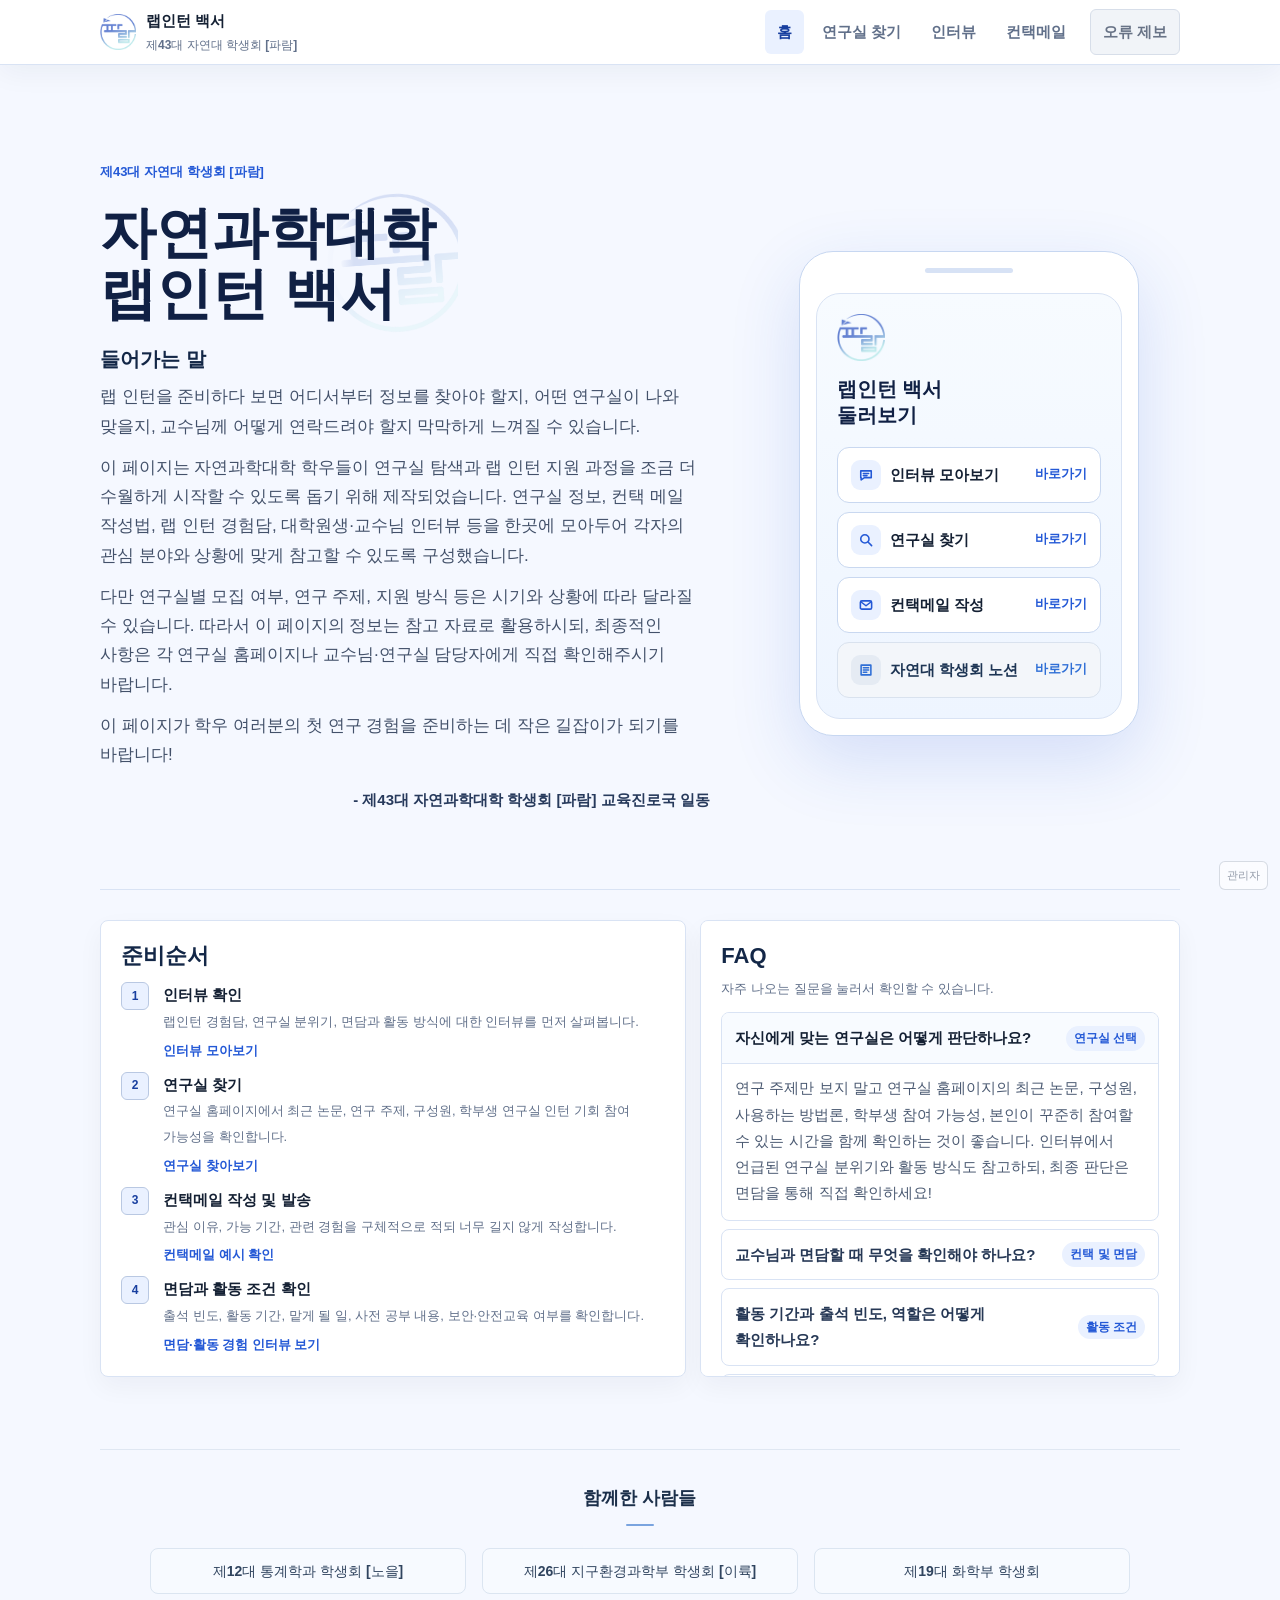
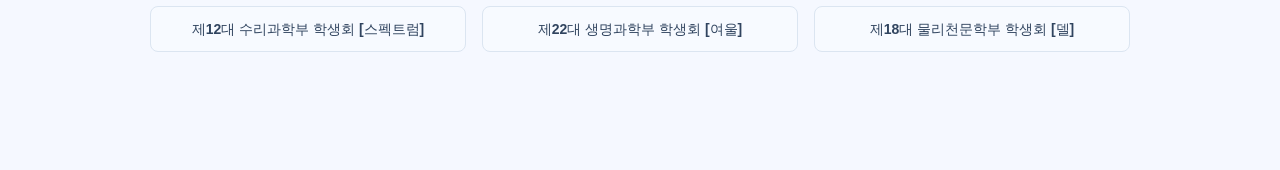
==== index.html @ a1f1e4f2 "Add files via upload" ====
<!DOCTYPE html><html lang="ko"><head><meta charset="UTF-8"><meta name="viewport" content="width=device-width, initial-scale=1.0"><title>자연과학대학 랩인턴 백서</title><link rel="stylesheet" href="sigape.css"><link rel="icon" type="image/png" href="logo.png"><script src="site-config.js"></script><script src="site-data.js"></script></head><body><header class="site-header"><nav class="nav"><div class="brand"><a class="brand-logo-link" href="#" data-config-url="NOTION_URL" target="_blank" rel="noopener noreferrer" aria-label="자연대 학생회 노션"><img class="brand-logo" src="logo.png" alt="파람 로고"></a><span class="brand-text"><a class="brand-main" href="index.html">랩인턴 백서</a><a class="brand-sub" href="#" data-config-url="NOTION_URL" target="_blank" rel="noopener noreferrer">제43대 자연대 학생회 [파람]</a></span></div><div class="menu"><a href="index.html" aria-current="page">홈</a><a href="labs.html">연구실 찾기</a><a href="interviews.html">인터뷰</a><a href="contact-mail.html">컨택메일</a><a class="menu-report" href="#" data-config-url="ERROR_FORM_URL" target="_blank" rel="noopener noreferrer">오류 제보</a></div></nav></header><main class="page"><section class="hub-hero"><div class="hub-copy"><p class="eyebrow">제43대 자연대 학생회 [파람]</p><div class="title-logo-wrap"><h1 class="hub-title">자연과학대학<br>랩인턴 백서</h1><img class="title-logo-bg" src="logo.png" alt=""><span class="title-logo-mask" aria-hidden="true"></span></div><h2 class="hub-intro-title">들어가는 말</h2><p class="hub-intro">랩 인턴을 준비하다 보면 어디서부터 정보를 찾아야 할지, 어떤 연구실이 나와 맞을지, 교수님께 어떻게 연락드려야 할지 막막하게 느껴질 수 있습니다.</p><p class="hub-intro">이 페이지는 자연과학대학 학우들이 연구실 탐색과 랩 인턴 지원 과정을 조금 더 수월하게 시작할 수 있도록 돕기 위해 제작되었습니다. 연구실 정보, 컨택 메일 작성법, 랩 인턴 경험담, 대학원생·교수님 인터뷰 등을 한곳에 모아두어 각자의 관심 분야와 상황에 맞게 참고할 수 있도록 구성했습니다.</p><p class="hub-intro">다만 연구실별 모집 여부, 연구 주제, 지원 방식 등은 시기와 상황에 따라 달라질 수 있습니다. 따라서 이 페이지의 정보는 참고 자료로 활용하시되, 최종적인 사항은 각 연구실 홈페이지나 교수님·연구실 담당자에게 직접 확인해주시기 바랍니다.</p><p class="hub-intro">이 페이지가 학우 여러분의 첫 연구 경험을 준비하는 데 작은 길잡이가 되기를 바랍니다!</p><p class="signature-right">- 제43대 자연과학대학 학생회 [파람] 교육진로국 일동</p></div><div class="phone-wrap"><aside class="phone" aria-label="주요 페이지"><div class="phone-screen"><img class="phone-logo" src="logo.png" alt="파람 로고"><div class="phone-title">&#47017;&#51064;&#53556; &#48177;&#49436;<br>&#46168;&#47084;&#48372;&#44592;</div><div class="phone-links"><a class="phone-link" href="interviews.html"><strong><span class="phone-link-icon" aria-hidden="true"><svg viewBox="0 0 24 24"><path d="M5 6.5h14v9H10l-4.5 3v-3H5z"></path><path d="M8.5 10h7"></path><path d="M8.5 12.8h4.8"></path></svg></span>인터뷰 모아보기</strong><span>바로가기</span></a><a class="phone-link" href="labs.html"><strong><span class="phone-link-icon" aria-hidden="true"><svg viewBox="0 0 24 24"><circle cx="10.5" cy="10.5" r="5.5"></circle><path d="M15 15l4.5 4.5"></path></svg></span>연구실 찾기</strong><span>바로가기</span></a><a class="phone-link" href="contact-mail.html"><strong><span class="phone-link-icon" aria-hidden="true"><svg viewBox="0 0 24 24"><rect x="4.5" y="6.5" width="15" height="11" rx="2"></rect><path d="M5.5 8l6.5 5 6.5-5"></path></svg></span>컨택메일 작성</strong><span>바로가기</span></a><a class="phone-link phone-link-muted" href="https://snucns.oopy.io/2bc85298-0ebf-80dc-a275-cecbe87f5ac3" target="_blank" rel="noopener noreferrer"><strong><span class="phone-link-icon" aria-hidden="true"><svg viewBox="0 0 24 24"><path d="M5.5 5.5h13v13h-13z"></path><path d="M8.5 9h7"></path><path d="M8.5 12h7"></path><path d="M8.5 15h4.5"></path></svg></span>&#51088;&#50672;&#45824; &#54617;&#49373;&#54924; &#45432;&#49496;</strong><span>&#48148;&#47196;&#44032;&#44592;</span></a></div></div></aside></div></section><section class="section grid two"><article class="panel"><h2>준비순서</h2><ol class="steps"><li><div><strong>인터뷰 확인</strong><br><span class="small">랩인턴 경험담, 연구실 분위기, 면담과 활동 방식에 대한 인터뷰를 먼저 살펴봅니다.</span><br><a class="step-link" href="interviews.html">인터뷰 모아보기</a></div></li><li><div><strong>연구실 찾기</strong><br><span class="small">연구실 홈페이지에서 최근 논문, 연구 주제, 구성원, 학부생 연구실 인턴 기회 참여 가능성을 확인합니다.</span><br><a class="step-link" href="labs.html">연구실 찾아보기</a></div></li><li><div><strong>컨택메일 작성 및 발송</strong><br><span class="small">관심 이유, 가능 기간, 관련 경험을 구체적으로 적되 너무 길지 않게 작성합니다.</span><br><a class="step-link" href="contact-mail.html">컨택메일 예시 확인</a></div></li><li><div><strong>면담과 활동 조건 확인</strong><br><span class="small">출석 빈도, 활동 기간, 맡게 될 일, 사전 공부 내용, 보안·안전교육 여부를 확인합니다.</span><br><a class="step-link" href="interviews.html">면담·활동 경험 인터뷰 보기</a></div></li></ol></article><article class="panel home-faq-panel" id="faq"><h2>FAQ</h2><p class="small">자주 나오는 질문을 눌러서 확인할 수 있습니다.</p><div class="faq-list compact-faq"><details open><summary><span>자신에게 맞는 연구실은 어떻게 판단하나요?</span><em>연구실 선택</em></summary><p>연구 주제만 보지 말고 연구실 홈페이지의 최근 논문, 구성원, 사용하는 방법론, 학부생 참여 가능성, 본인이 꾸준히 참여할 수 있는 시간을 함께 확인하는 것이 좋습니다. 인터뷰에서 언급된 연구실 분위기와 활동 방식도 참고하되, 최종 판단은 면담을 통해 직접 확인하세요!</p></details><details><summary><span>교수님과 면담할 때 무엇을 확인해야 하나요?</span><em>컨택 및 면담</em></summary><p>활동 기간, 주당 참여 가능 시간, 실제 맡게 될 일, 지도 담당자, 필수 미팅, 사전에 미리 공부하면 좋을 내용, 보안·안전교육 여부를 확인하세요. 가능하다면 본인이 관심 있는 주제와 배우고 싶은 내용을 간단히 정리해 가면 좋습니다.</p></details><details><summary><span>활동 기간과 출석 빈도, 역할은 어떻게 확인하나요?</span><em>활동 조건</em></summary><p>메일이나 면담에서 “방학 중 주 몇 회 참여가 가능한지”, “출석 시간이 고정인지 유동적인지”, “처음 맡게 될 업무가 문헌 조사·실험 보조·데이터 분석 중 무엇인지”를 구체적으로 물어보세요.</p></details><details><summary><span>답장을 받지 못하거나 거절당하면 어떻게 하나요?</span><em>컨택 및 면담</em></summary><p>첫 메일 직후 반복해서 연락하기보다 충분한 기간을 두고 같은 메일 스레드에서 한 차례 정중하게 재문의할 수 있습니다. 이후에도 답변이 없으시다면, 개인적인 실패로 받아들이기보다 다른 연구실을 알아보면 됩니다!</p></details><details><summary><span>여러 연구실에 동시에 문의해도 되나요?</span><em>컨택 및 면담</em></summary><p>가능은 하지만 같은 문구를 그대로 복사해 보내는 것은 피하세요. 각 연구실의 연구 주제와 본인의 관심이 연결되는 이유를 따로 적고, 동시에 여러 곳과 면담이 진행될 경우 일정과 의사소통을 정중하게 관리해야 합니다.</p></details><details><summary><span>활동 중 어려움이 생기면 누구에게 도움을 요청하나요?</span><em>문제 상황 및 상담</em></summary><p>먼저 지도 담당 대학원생이나 연구실 담당자에게 상황을 설명하고 도움을 요청하세요. 안전, 인권, 지속적인 갈등처럼 혼자 해결하기 어려운 문제는 학교 상담·인권 관련 창구의 도움을 받을 수 있습니다.</p></details><details><summary><span>급여, 장학금, 활동비는 어떻게 확인하나요?</span><em>급여 및 비용</em></summary><p>연구실이나 프로그램마다 다릅니다. 별도 안내가 없다면 면담에서 급여, 활동비, 장학금, 학점 인정 여부가 있는지 정중히 확인하세요. 금전 관련 조건은 구두로만 이해하지 말고 가능한 한 안내 문서나 메일로 남겨두는 것이 좋습니다.</p></details><details><summary><span>연구실 내 인간관계와 소통은 어떻게 접근하면 좋나요?</span><em>인간관계</em></summary><p>연구실마다 문화가 다르므로 첫 경험만으로 일반화하지 않는 것이 좋습니다. 약속 시간, 질문 방식, 실험실 규칙을 지키고, 모르는 내용은 정리해서 물어보는 태도가 도움이 됩니다. 불편한 상황이 반복되면 혼자 참지 말고 신뢰할 수 있는 전문가와 상의하세요.</p></details><details><summary><span>학기 중 랩인턴을 하려면 수강 학점은 어떻게 잡아야 하나요?</span><em>수업 병행</em></summary><p>정답은 없지만 실험이나 미팅이 정기적으로 있는 연구실이라면 수업·과제·시험 기간을 고려해 무리하지 않는 수준으로 계획하는게 좋습니다. 면담에서 주당 참여 시간을 솔직히 말하고, 시험 기간 조율 가능 여부도 확인하세요.</p></details><details><summary><span>일반적인 출근·퇴근 시간은 정해져 있나요?</span><em>활동 조건</em></summary><p>연구실마다 크게 다릅니다. 정해진 출근 시간이 있는 곳도 있고, 미팅이나 실험 일정 중심으로 유동적으로 운영되는 곳도 있습니다. 시작 전에 필수 참여 일정과 예상 체류 시간을 확인하세요.</p></details><details><summary><span>연구실은 학부생을 선발할 때 무엇을 보나요?</span><em>연구실 선택</em></summary><p>연구실 상황, 지도 가능 인원, 관심 분야의 구체성, 기본적인 준비 정도, 꾸준히 참여할 수 있는지 등을 함께 보는 경우가 많습니다. 많은 지식을 이미 갖춘 것보다 배우려는 태도와 명확한 동기가 중요하게 보일 수 있습니다.</p></details></div></article></section><footer class="footer partners-footer"><h2>&#54632;&#44760;&#54620; &#49324;&#46988;&#46308;</h2><div class="footer-rule" aria-hidden="true"></div><div class="partner-grid"><span>&#51228;12&#45824; &#53685;&#44228;&#54617;&#44284; &#54617;&#49373;&#54924; [&#45432;&#51012;]</span><span>&#51228;26&#45824; &#51648;&#44396;&#54872;&#44221;&#44284;&#54617;&#48512; &#54617;&#49373;&#54924; [&#51060;&#47449;]</span><span>&#51228;19&#45824; &#54868;&#54617;&#48512; &#54617;&#49373;&#54924;</span><span>&#51228;12&#45824; &#49688;&#47532;&#44284;&#54617;&#48512; &#54617;&#49373;&#54924; [&#49828;&#54169;&#53944;&#47100;]</span><span>&#51228;22&#45824; &#49373;&#47749;&#44284;&#54617;&#48512; &#54617;&#49373;&#54924; [&#50668;&#50872;]</span><span>&#51228;18&#45824; &#47932;&#47532;&#52380;&#47928;&#54617;&#48512; &#54617;&#49373;&#54924; [&#45944;]</span></div></footer></main><script>document.querySelectorAll("[data-config-url]").forEach(function(link){var key=link.getAttribute("data-config-url");var url=window.SITE_CONFIG&&window.SITE_CONFIG[key];if(url){link.href=url}else{link.hidden=true}});</script><a class="admin-float" href="admin.html" aria-label="관리자 페이지">관리자</a></body></html>
---- sigape.css ----
:root{--bg:#f5f8ff;--paper:#fff;--soft:#f8fbff;--text:#142033;--muted:#61708a;--line:#d9e3f4;--line2:#b9c8e2;--blue:#2459d6;--blue-dark:#183f9f;--blue-soft:#eaf1ff;--sky:#dff4ff;--max:1080px;--radius:8px}*{box-sizing:border-box}html{scroll-behavior:smooth}body{margin:0;color:var(--text);background:var(--bg);font-family:-apple-system,BlinkMacSystemFont,"Segoe UI","Noto Sans KR","Apple SD Gothic Neo",sans-serif;font-size:15px;line-height:1.72;word-break:keep-all}a{color:inherit;text-decoration:none}button,input,select,textarea{font:inherit}.site-header{position:sticky;top:0;z-index:20;background:rgba(255,255,255,.94);border-bottom:1px solid var(--line);backdrop-filter:blur(10px)}.nav{width:min(var(--max),calc(100% - 40px));min-height:64px;margin:0 auto;display:flex;align-items:center;justify-content:space-between;gap:24px}.brand{display:flex;align-items:center;gap:10px;font-weight:740}.brand-logo{width:36px;height:36px;object-fit:contain;display:block}.brand-text{display:grid;gap:1px}.brand-main{font-weight:800}.brand-sub{font-size:12px;color:var(--muted);font-weight:560}.menu{display:flex;align-items:center;gap:6px;flex-wrap:wrap;justify-content:flex-end}.menu a{padding:7px 10px;color:var(--muted);font-size:13px;border-radius:6px}.menu a:hover,.menu a[aria-current="page"]{background:var(--blue-soft);color:var(--blue-dark)}.page{width:min(var(--max),calc(100% - 40px));margin:0 auto;padding:42px 0 76px}.breadcrumb{margin:0 0 20px;color:var(--muted);font-size:13px}.hero{padding:18px 0 28px;border-bottom:1px solid var(--line);margin-bottom:26px}.hub-hero{min-height:520px;display:grid;grid-template-columns:minmax(0,1.04fr) minmax(320px,.72fr);gap:48px;align-items:center;padding:54px 0 64px;border-bottom:1px solid var(--line)}.hub-copy{max-width:680px}.eyebrow{margin:0 0 10px;color:var(--blue);font-size:13px;font-weight:780}.hub-title{margin:0 0 22px;font-size:56px;line-height:1.08;font-weight:820;color:#102044}.hub-intro-title{margin:0 0 10px;font-size:20px;color:#132747}.hub-intro{font-size:17px;color:#43516a;max-width:650px}.hero-logo-panel{background:linear-gradient(180deg,#fff,#f3f8ff);border:1px solid var(--line);border-radius:14px;padding:30px;box-shadow:0 18px 50px rgba(36,89,214,.09)}.hero-logo-panel img{width:104px;height:104px;object-fit:contain;margin-bottom:18px}.hero-logo-panel h2{font-size:22px}.hero-logo-panel p{color:var(--muted)}h1,h2,h3{letter-spacing:0;line-height:1.32}h1{margin:0 0 12px;font-size:34px;font-weight:800;color:#102044}h2{margin:0 0 12px;font-size:22px;font-weight:760;color:#132747}h3{margin:0 0 8px;font-size:16px;font-weight:740}p{margin:0 0 12px}.lead{max-width:780px;color:#42516d;font-size:16px}.section{margin-top:30px}.grid{display:grid;gap:14px}.two{grid-template-columns:1.1fr .9fr}.three{grid-template-columns:repeat(3,minmax(0,1fr))}.panel,.card{background:var(--paper);border:1px solid var(--line);border-radius:var(--radius);padding:20px}.soft{background:var(--soft)}.notice{background:#fff;border-left:4px solid var(--blue)}.muted{color:var(--muted)}.small{font-size:13px;color:var(--muted)}.list{margin:0;padding-left:20px}.list li{margin:5px 0}.steps{margin:0;padding:0;list-style:none;counter-reset:step;display:grid;gap:9px}.steps li{counter-increment:step;display:grid;grid-template-columns:32px 1fr;gap:10px;align-items:start}.steps li:before{content:counter(step);width:26px;height:26px;display:grid;place-items:center;border:1px solid var(--line2);background:var(--blue-soft);color:var(--blue-dark);font-size:12px;font-weight:800;border-radius:6px}.quick-links{display:grid;gap:9px}.quick-link{display:flex;justify-content:space-between;gap:12px;padding:13px 14px;border:1px solid var(--line);background:#fff;border-radius:var(--radius);font-weight:700}.quick-link span{color:var(--blue)}.quick-link:hover{border-color:var(--blue);background:#f7faff}.toolbar{position:sticky;top:65px;z-index:10;margin-bottom:14px;padding:12px;background:rgba(255,255,255,.95);border:1px solid var(--line);border-radius:var(--radius);backdrop-filter:blur(8px)}.toolbar-grid{display:grid;grid-template-columns:1.5fr 1fr 1fr;gap:10px}.field{display:grid;gap:5px}label{color:#364762;font-size:12px;font-weight:760}input,select,textarea{width:100%;border:1px solid var(--line2);border-radius:6px;background:#fff;padding:10px 11px;color:var(--text)}input:focus,select:focus,textarea:focus{outline:3px solid var(--blue-soft);border-color:var(--blue)}.chips,.filters{display:flex;gap:7px;flex-wrap:wrap}.chip,.btn,.filter-btn{border:1px solid var(--line2);background:#fff;border-radius:6px;padding:8px 11px;color:#30415f;cursor:pointer;font-size:13px;font-weight:680}.chip.active,.filter-btn.active,.btn.primary{background:var(--blue);border-color:var(--blue);color:#fff}.btn{display:inline-flex;align-items:center;justify-content:center;text-align:center}.summary-row{display:flex;justify-content:space-between;align-items:center;gap:12px;margin:13px 0;color:var(--muted);font-size:14px}.cards{display:grid;grid-template-columns:repeat(3,minmax(0,1fr));gap:14px}.card{min-height:210px;display:flex;flex-direction:column}.card-title{margin:0 0 4px;font-size:18px;font-weight:780;color:#12284a}.meta{color:var(--muted);font-size:13px}.tags{display:flex;flex-wrap:wrap;gap:5px;margin:12px 0}.tag{display:inline-flex;padding:3px 7px;border:1px solid var(--line);background:var(--blue-soft);border-radius:5px;color:#27467a;font-size:12px}.card-actions{margin-top:auto;display:flex;gap:8px}.state{padding:28px 16px;text-align:center;color:var(--muted);border:1px dashed var(--line2);background:#fff;border-radius:var(--radius)}.error{color:#8c1d18;background:#fff4f2;border-color:#efb8ae}.hidden{display:none!important}details{border:1px solid var(--line);background:#fff;border-radius:var(--radius);padding:13px 14px}details+details{margin-top:8px}summary{cursor:pointer;font-weight:720}details p{color:#4b5a72;margin:8px 0 0}.modal-backdrop{position:fixed;inset:0;display:none;align-items:center;justify-content:center;padding:20px;background:rgba(20,32,51,.38);z-index:50}.modal-backdrop.active{display:flex}.modal{width:min(820px,100%);max-height:86vh;overflow:auto;background:#fff;border-radius:10px;border:1px solid var(--line)}.modal-head{position:sticky;top:0;background:rgba(255,255,255,.96);border-bottom:1px solid var(--line);padding:18px;display:flex;justify-content:space-between;gap:14px}.close-btn{width:34px;height:34px;border:1px solid var(--line2);background:#fff;border-radius:6px;cursor:pointer}.modal-body{padding:18px}.footer{margin-top:40px;padding-top:18px;border-top:1px solid var(--line);color:var(--muted);font-size:13px}.form-link{display:inline-flex;margin-top:8px}@media(max-width:880px){.nav{align-items:flex-start;flex-direction:column;padding:12px 0}.menu{justify-content:flex-start}.page{padding-top:30px}.hub-hero{min-height:0;grid-template-columns:1fr;gap:24px;padding:28px 0 38px}.hub-title{font-size:36px}.hero-logo-panel{padding:22px}.toolbar{position:static}.toolbar-grid,.two,.three,.cards{grid-template-columns:1fr}h1{font-size:28px}.summary-row{display:block}}

.phone-wrap{display:flex;justify-content:center}.phone{width:min(340px,100%);height:485px;border:1px solid #c7d7f1;border-radius:34px;background:#fff;box-shadow:0 24px 70px rgba(36,89,214,.16);padding:16px;position:relative}.phone:before{content:"";display:block;width:88px;height:5px;border-radius:999px;background:#d7e2f5;margin:0 auto 20px}.phone-screen{height:calc(100% - 25px);border:1px solid var(--line);border-radius:24px;background:linear-gradient(180deg,#f7fbff,#eef5ff);padding:20px;display:flex;flex-direction:column}.phone-logo{width:48px;height:48px;object-fit:contain;margin-bottom:14px}.phone-title{font-size:20px;font-weight:800;line-height:1.3;margin-bottom:8px;color:#102044}.phone-desc{font-size:13px;color:var(--muted);margin-bottom:14px}.phone-links{display:grid;gap:9px;margin-top:auto}.phone-link{display:flex;justify-content:space-between;align-items:center;gap:12px;padding:12px 13px;border:1px solid #c9d8f0;border-radius:12px;background:#fff;color:#142033;font-weight:760}.phone-link span{color:var(--blue);font-size:13px}.faq-list{display:grid;gap:8px}.report-panel{background:#fff;border:1px solid var(--line);border-left:5px solid var(--blue);border-radius:var(--radius);padding:22px}.report-panel p{max-width:720px}@media(max-width:880px){.phone{width:min(320px,100%);height:500px}.phone-screen{height:calc(100% - 25px)}}

.step-link{display:inline-flex;margin-top:6px;color:var(--blue);font-size:13px;font-weight:720}.step-link:hover{text-decoration:underline}.signature-right{text-align:right;margin-top:18px;color:#273a5c;font-weight:720}


.title-logo-wrap{position:relative;display:inline-block;isolation:isolate;padding:10px 22px 14px 0;overflow:hidden}.title-logo-wrap .hub-title{position:relative;z-index:2;margin-bottom:0}.title-logo-bg{position:absolute;z-index:1;width:140px;height:140px;object-fit:contain;right:-8px;top:0;opacity:.22;transform:rotate(-4deg);pointer-events:none}.title-logo-mask{position:absolute;z-index:1;right:104px;top:0;width:32px;height:100%;background:linear-gradient(90deg,var(--bg) 0%,rgba(245,248,255,.82) 62%,rgba(245,248,255,0) 100%);pointer-events:none}@media(max-width:880px){.title-logo-bg{width:104px;height:104px;right:-6px;top:8px}.title-logo-mask{right:74px}}





.phone-link strong{display:flex;align-items:center;gap:9px}.phone-link-icon{width:30px;height:30px;display:inline-grid;place-items:center;border-radius:9px;background:var(--blue-soft);color:var(--blue);flex:0 0 auto}
.phone-link-icon svg{width:18px;height:18px;display:block;fill:none;stroke:currentColor;stroke-width:2.1;stroke-linecap:round;stroke-linejoin:round}


.phone-links 
.phone-link-icon svg{width:18px;height:18px;display:block;fill:none;stroke:currentColor;stroke-width:2.1;stroke-linecap:round;stroke-linejoin:round}















.tag.field-tag{background:#e8f7ef;border-color:#a9dabb;color:#17663a;font-weight:760}


/* final polish */
.menu a{font-size:15px;font-weight:720;padding:9px 12px}.menu a[aria-current="page"]{font-weight:850}.menu-report{color:#687386!important;background:#f1f4f8!important;border:1px solid #d7dee9}.btn.secondary{background:#f4f7fb;border-color:#cfd9e8;color:#33445f}.justify{text-align:justify}.faq-section .section-head{margin-bottom:14px}.faq-grid{display:grid;grid-template-columns:repeat(2,minmax(0,1fr));gap:10px}.faq-grid summary{display:flex;justify-content:space-between;gap:12px;align-items:center}.faq-grid summary span{font-weight:780}.faq-grid summary em{font-style:normal;font-size:12px;color:var(--blue);background:var(--blue-soft);border-radius:999px;padding:3px 8px;white-space:nowrap}.modal-body details{padding:0}.modal-body summary{padding:15px 16px;background:#f8fbff}.modal-body details p{padding:0 16px 16px;margin:0;line-height:1.85;white-space:pre-line}.error .btn,.state .btn{margin-top:10px}.notion-slot{margin-top:16px}@media(max-width:880px){.menu{gap:8px}.menu a{font-size:14px;min-height:40px;display:inline-flex;align-items:center}.faq-grid{grid-template-columns:1fr}.justify{text-align:left}.phone{width:100%;max-width:330px}.phone-link{min-width:0}.phone-link strong{min-width:0}.phone-link strong+span{flex:0 0 auto}.card,.panel{padding:18px}.hero,.hub-hero{overflow:hidden}}

.home-faq-panel{display:flex;flex-direction:column;min-height:100%;max-height:430px;overflow:auto}.home-faq-panel .small{margin-top:-4px;margin-bottom:12px}.compact-faq{display:grid;gap:8px}.compact-faq details{padding:0;overflow:hidden}.compact-faq details+details{margin-top:0}.compact-faq summary{display:grid;grid-template-columns:1fr auto;gap:10px;align-items:center;padding:12px 13px}.compact-faq summary span{font-weight:780}.compact-faq summary em{font-style:normal;font-size:12px;color:var(--blue);background:var(--blue-soft);border-radius:999px;padding:2px 8px;white-space:nowrap}.compact-faq details[open] summary{border-bottom:1px solid var(--line);background:#f8fbff}.compact-faq details p{padding:11px 13px 13px;margin:0;color:#4b5a72;line-height:1.75}.home-faq-panel details:not([open]) summary{color:#263855}@media(max-width:880px){.home-faq-panel{max-height:none;overflow:visible}.compact-faq summary{grid-template-columns:1fr}.compact-faq summary em{width:max-content}}

.brand-logo-link{display:flex;align-items:center}.brand-main,.brand-sub{width:max-content}.brand-main:hover,.brand-sub:hover{text-decoration:underline;text-underline-offset:3px}


/* 2026 data/admin refinement */
.site-header{box-shadow:0 8px 28px rgba(20,32,51,.05)}
.menu{margin-left:auto}.menu-report{margin-left:6px}
.panel,.card,.toolbar{box-shadow:0 10px 26px rgba(20,32,51,.045)}
.card{transition:transform .16s ease,border-color .16s ease,box-shadow .16s ease}.card:hover{transform:translateY(-2px);border-color:#b8c9e8;box-shadow:0 16px 34px rgba(20,32,51,.08)}
.hero{padding-top:24px}.lead{line-height:1.82}.card-title{line-height:1.38}.tag{font-weight:680}.field-tag{background:#e9f8ef;border-color:#badfca;color:#197142}.keyword-panel .chip{background:#fff}.keyword-panel .chip.active{background:var(--blue);color:#fff}
.admin-float{position:fixed;right:12px;bottom:10px;z-index:40;padding:4px 7px;border:1px solid rgba(120,132,154,.28);border-radius:6px;background:rgba(255,255,255,.55);color:rgba(72,84,106,.58);font-size:11px;backdrop-filter:blur(8px)}.admin-float:hover{background:#fff;color:#2d3f5f;border-color:#bdc9dc}
.admin-page .hero{margin-bottom:18px}.admin-login{max-width:430px}.admin-tools .field{margin-bottom:14px}.admin-counts{display:grid;gap:4px;margin-bottom:14px}.admin-preview{margin-top:16px}.admin-table-wrap{overflow:auto;margin-top:10px}.admin-table{width:100%;border-collapse:collapse;font-size:14px}.admin-table th,.admin-table td{border-bottom:1px solid var(--line);padding:9px 8px;text-align:left}.admin-table th{width:96px;color:var(--blue-dark)}
@media(max-width:880px){.menu{margin-left:0}.menu-report{margin-left:0}.admin-float{right:8px;bottom:8px}}

.admin-login .field{margin-bottom:16px}.admin-login .btn.primary{margin-top:12px}


.admin-page{min-height:calc(100vh - 64px);display:grid;align-items:center;padding-top:36px;padding-bottom:36px}.admin-login{width:min(430px,100%);margin:0 auto;padding:28px}.admin-login h2{text-align:center;margin-bottom:22px}.admin-login .field{margin-bottom:20px}.admin-login .btn.primary{width:100%;margin-top:14px}.admin-login #loginMessage{text-align:center;margin-top:12px}.admin-tools{width:100%;align-self:start}.admin-tools:not(.hidden){display:block}.admin-tools .breadcrumb{margin-top:0}.admin-footer{text-align:center}
@media(max-width:880px){.admin-page{min-height:calc(100vh - 110px);align-items:start}.admin-login{margin-top:36px}}

.modal-advice{margin-top:18px}

.phone-link-muted{background:#f3f6fa;border-color:#d9e2ee;color:#263849}.phone-link-muted strong{color:#1d3554}.phone-link-muted span:last-child{color:#2f6fd6}.phone-link-muted .phone-link-icon{background:#e5ebf3;border-color:#d2dce9;color:#4d647d}

.partners-footer{margin-top:72px;padding:36px 24px 42px;text-align:center;border-top:1px solid #dfe7f2;color:#415064}.partners-footer h2{margin:0;font-size:18px;line-height:1.35;font-weight:800;color:#1b2f4a}.footer-rule{width:28px;height:2px;background:#7aa4df;margin:13px auto 22px;border-radius:999px}.partner-grid{display:grid;grid-template-columns:repeat(3,minmax(0,1fr));gap:12px 16px;max-width:980px;margin:0 auto}.partner-grid span{display:flex;align-items:center;justify-content:center;min-height:46px;padding:10px 12px;border:1px solid #dbe5f1;background:#f7faff;border-radius:8px;font-size:14px;line-height:1.45;font-weight:560;color:#30445f;word-break:keep-all}.admin-footer{margin-top:44px}@media(max-width:760px){.partners-footer{margin-top:48px;padding:30px 16px 36px}.partner-grid{grid-template-columns:1fr;gap:10px}.partner-grid span{min-height:auto;font-size:13px;padding:11px 12px}}

.compact-credit-footer{margin-top:48px;padding-top:18px;text-align:center;color:#687386;font-size:12px;line-height:1.8}.compact-credit-footer p{margin:3px auto;max-width:980px}.compact-credit-footer strong{font-weight:650;color:#415064}@media(max-width:760px){.compact-credit-footer{text-align:left;font-size:12px;line-height:1.75}.compact-credit-footer p{margin:6px 0}}
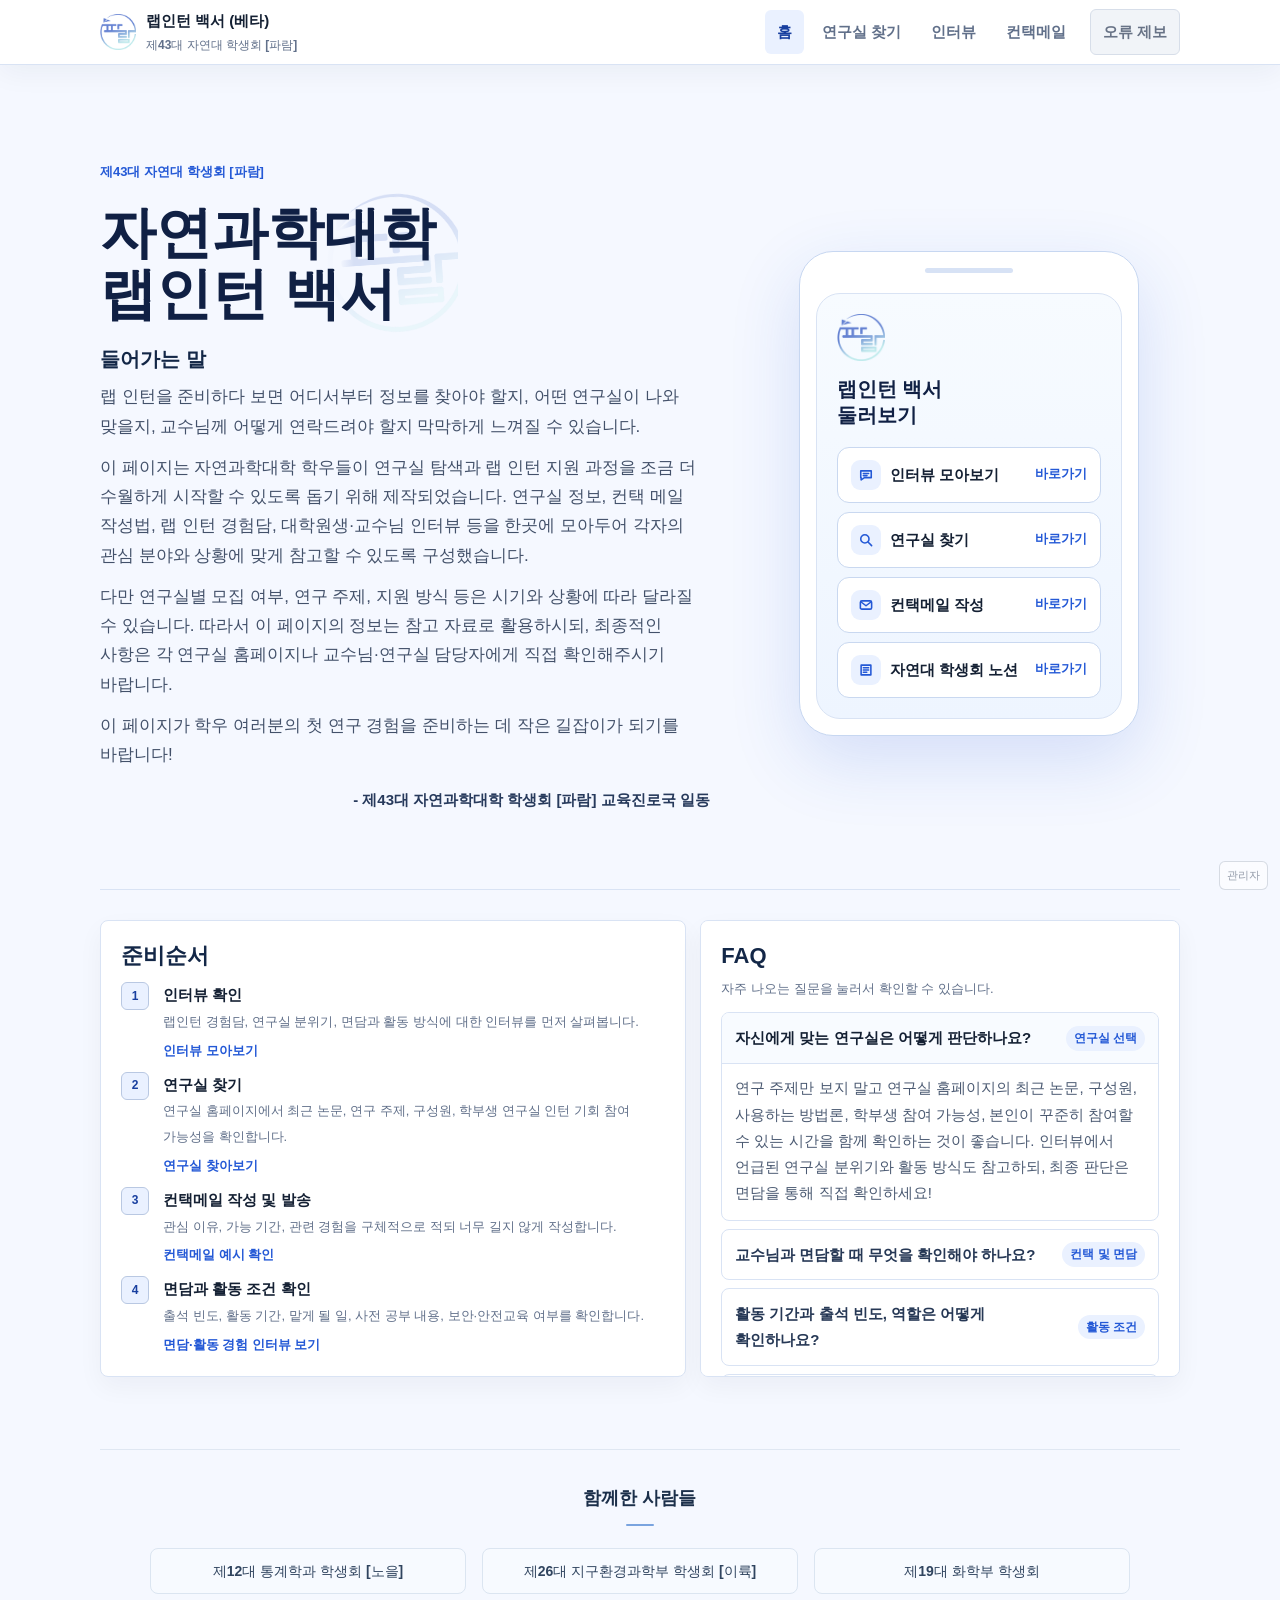
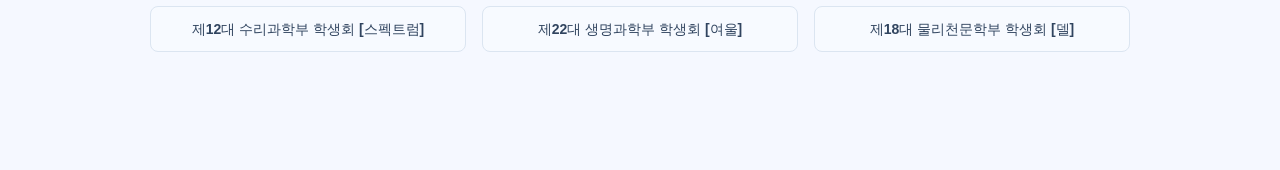
==== commit 8d7e1223: "Update index.html" ====
--- a/index.html
+++ b/index.html
@@ -1 +1,205 @@
-<!DOCTYPE html><html lang="ko"><head><meta charset="UTF-8"><meta name="viewport" content="width=device-width, initial-scale=1.0"><title>자연과학대학 랩인턴 백서</title><link rel="stylesheet" href="sigape.css"><link rel="icon" type="image/png" href="logo.png"><script src="site-config.js"></script><script src="site-data.js"></script></head><body><header class="site-header"><nav class="nav"><div class="brand"><a class="brand-logo-link" href="#" data-config-url="NOTION_URL" target="_blank" rel="noopener noreferrer" aria-label="자연대 학생회 노션"><img class="brand-logo" src="logo.png" alt="파람 로고"></a><span class="brand-text"><a class="brand-main" href="index.html">랩인턴 백서</a><a class="brand-sub" href="#" data-config-url="NOTION_URL" target="_blank" rel="noopener noreferrer">제43대 자연대 학생회 [파람]</a></span></div><div class="menu"><a href="index.html" aria-current="page">홈</a><a href="labs.html">연구실 찾기</a><a href="interviews.html">인터뷰</a><a href="contact-mail.html">컨택메일</a><a class="menu-report" href="#" data-config-url="ERROR_FORM_URL" target="_blank" rel="noopener noreferrer">오류 제보</a></div></nav></header><main class="page"><section class="hub-hero"><div class="hub-copy"><p class="eyebrow">제43대 자연대 학생회 [파람]</p><div class="title-logo-wrap"><h1 class="hub-title">자연과학대학<br>랩인턴 백서</h1><img class="title-logo-bg" src="logo.png" alt=""><span class="title-logo-mask" aria-hidden="true"></span></div><h2 class="hub-intro-title">들어가는 말</h2><p class="hub-intro">랩 인턴을 준비하다 보면 어디서부터 정보를 찾아야 할지, 어떤 연구실이 나와 맞을지, 교수님께 어떻게 연락드려야 할지 막막하게 느껴질 수 있습니다.</p><p class="hub-intro">이 페이지는 자연과학대학 학우들이 연구실 탐색과 랩 인턴 지원 과정을 조금 더 수월하게 시작할 수 있도록 돕기 위해 제작되었습니다. 연구실 정보, 컨택 메일 작성법, 랩 인턴 경험담, 대학원생·교수님 인터뷰 등을 한곳에 모아두어 각자의 관심 분야와 상황에 맞게 참고할 수 있도록 구성했습니다.</p><p class="hub-intro">다만 연구실별 모집 여부, 연구 주제, 지원 방식 등은 시기와 상황에 따라 달라질 수 있습니다. 따라서 이 페이지의 정보는 참고 자료로 활용하시되, 최종적인 사항은 각 연구실 홈페이지나 교수님·연구실 담당자에게 직접 확인해주시기 바랍니다.</p><p class="hub-intro">이 페이지가 학우 여러분의 첫 연구 경험을 준비하는 데 작은 길잡이가 되기를 바랍니다!</p><p class="signature-right">- 제43대 자연과학대학 학생회 [파람] 교육진로국 일동</p></div><div class="phone-wrap"><aside class="phone" aria-label="주요 페이지"><div class="phone-screen"><img class="phone-logo" src="logo.png" alt="파람 로고"><div class="phone-title">&#47017;&#51064;&#53556; &#48177;&#49436;<br>&#46168;&#47084;&#48372;&#44592;</div><div class="phone-links"><a class="phone-link" href="interviews.html"><strong><span class="phone-link-icon" aria-hidden="true"><svg viewBox="0 0 24 24"><path d="M5 6.5h14v9H10l-4.5 3v-3H5z"></path><path d="M8.5 10h7"></path><path d="M8.5 12.8h4.8"></path></svg></span>인터뷰 모아보기</strong><span>바로가기</span></a><a class="phone-link" href="labs.html"><strong><span class="phone-link-icon" aria-hidden="true"><svg viewBox="0 0 24 24"><circle cx="10.5" cy="10.5" r="5.5"></circle><path d="M15 15l4.5 4.5"></path></svg></span>연구실 찾기</strong><span>바로가기</span></a><a class="phone-link" href="contact-mail.html"><strong><span class="phone-link-icon" aria-hidden="true"><svg viewBox="0 0 24 24"><rect x="4.5" y="6.5" width="15" height="11" rx="2"></rect><path d="M5.5 8l6.5 5 6.5-5"></path></svg></span>컨택메일 작성</strong><span>바로가기</span></a><a class="phone-link phone-link-muted" href="https://snucns.oopy.io/2bc85298-0ebf-80dc-a275-cecbe87f5ac3" target="_blank" rel="noopener noreferrer"><strong><span class="phone-link-icon" aria-hidden="true"><svg viewBox="0 0 24 24"><path d="M5.5 5.5h13v13h-13z"></path><path d="M8.5 9h7"></path><path d="M8.5 12h7"></path><path d="M8.5 15h4.5"></path></svg></span>&#51088;&#50672;&#45824; &#54617;&#49373;&#54924; &#45432;&#49496;</strong><span>&#48148;&#47196;&#44032;&#44592;</span></a></div></div></aside></div></section><section class="section grid two"><article class="panel"><h2>준비순서</h2><ol class="steps"><li><div><strong>인터뷰 확인</strong><br><span class="small">랩인턴 경험담, 연구실 분위기, 면담과 활동 방식에 대한 인터뷰를 먼저 살펴봅니다.</span><br><a class="step-link" href="interviews.html">인터뷰 모아보기</a></div></li><li><div><strong>연구실 찾기</strong><br><span class="small">연구실 홈페이지에서 최근 논문, 연구 주제, 구성원, 학부생 연구실 인턴 기회 참여 가능성을 확인합니다.</span><br><a class="step-link" href="labs.html">연구실 찾아보기</a></div></li><li><div><strong>컨택메일 작성 및 발송</strong><br><span class="small">관심 이유, 가능 기간, 관련 경험을 구체적으로 적되 너무 길지 않게 작성합니다.</span><br><a class="step-link" href="contact-mail.html">컨택메일 예시 확인</a></div></li><li><div><strong>면담과 활동 조건 확인</strong><br><span class="small">출석 빈도, 활동 기간, 맡게 될 일, 사전 공부 내용, 보안·안전교육 여부를 확인합니다.</span><br><a class="step-link" href="interviews.html">면담·활동 경험 인터뷰 보기</a></div></li></ol></article><article class="panel home-faq-panel" id="faq"><h2>FAQ</h2><p class="small">자주 나오는 질문을 눌러서 확인할 수 있습니다.</p><div class="faq-list compact-faq"><details open><summary><span>자신에게 맞는 연구실은 어떻게 판단하나요?</span><em>연구실 선택</em></summary><p>연구 주제만 보지 말고 연구실 홈페이지의 최근 논문, 구성원, 사용하는 방법론, 학부생 참여 가능성, 본인이 꾸준히 참여할 수 있는 시간을 함께 확인하는 것이 좋습니다. 인터뷰에서 언급된 연구실 분위기와 활동 방식도 참고하되, 최종 판단은 면담을 통해 직접 확인하세요!</p></details><details><summary><span>교수님과 면담할 때 무엇을 확인해야 하나요?</span><em>컨택 및 면담</em></summary><p>활동 기간, 주당 참여 가능 시간, 실제 맡게 될 일, 지도 담당자, 필수 미팅, 사전에 미리 공부하면 좋을 내용, 보안·안전교육 여부를 확인하세요. 가능하다면 본인이 관심 있는 주제와 배우고 싶은 내용을 간단히 정리해 가면 좋습니다.</p></details><details><summary><span>활동 기간과 출석 빈도, 역할은 어떻게 확인하나요?</span><em>활동 조건</em></summary><p>메일이나 면담에서 “방학 중 주 몇 회 참여가 가능한지”, “출석 시간이 고정인지 유동적인지”, “처음 맡게 될 업무가 문헌 조사·실험 보조·데이터 분석 중 무엇인지”를 구체적으로 물어보세요.</p></details><details><summary><span>답장을 받지 못하거나 거절당하면 어떻게 하나요?</span><em>컨택 및 면담</em></summary><p>첫 메일 직후 반복해서 연락하기보다 충분한 기간을 두고 같은 메일 스레드에서 한 차례 정중하게 재문의할 수 있습니다. 이후에도 답변이 없으시다면, 개인적인 실패로 받아들이기보다 다른 연구실을 알아보면 됩니다!</p></details><details><summary><span>여러 연구실에 동시에 문의해도 되나요?</span><em>컨택 및 면담</em></summary><p>가능은 하지만 같은 문구를 그대로 복사해 보내는 것은 피하세요. 각 연구실의 연구 주제와 본인의 관심이 연결되는 이유를 따로 적고, 동시에 여러 곳과 면담이 진행될 경우 일정과 의사소통을 정중하게 관리해야 합니다.</p></details><details><summary><span>활동 중 어려움이 생기면 누구에게 도움을 요청하나요?</span><em>문제 상황 및 상담</em></summary><p>먼저 지도 담당 대학원생이나 연구실 담당자에게 상황을 설명하고 도움을 요청하세요. 안전, 인권, 지속적인 갈등처럼 혼자 해결하기 어려운 문제는 학교 상담·인권 관련 창구의 도움을 받을 수 있습니다.</p></details><details><summary><span>급여, 장학금, 활동비는 어떻게 확인하나요?</span><em>급여 및 비용</em></summary><p>연구실이나 프로그램마다 다릅니다. 별도 안내가 없다면 면담에서 급여, 활동비, 장학금, 학점 인정 여부가 있는지 정중히 확인하세요. 금전 관련 조건은 구두로만 이해하지 말고 가능한 한 안내 문서나 메일로 남겨두는 것이 좋습니다.</p></details><details><summary><span>연구실 내 인간관계와 소통은 어떻게 접근하면 좋나요?</span><em>인간관계</em></summary><p>연구실마다 문화가 다르므로 첫 경험만으로 일반화하지 않는 것이 좋습니다. 약속 시간, 질문 방식, 실험실 규칙을 지키고, 모르는 내용은 정리해서 물어보는 태도가 도움이 됩니다. 불편한 상황이 반복되면 혼자 참지 말고 신뢰할 수 있는 전문가와 상의하세요.</p></details><details><summary><span>학기 중 랩인턴을 하려면 수강 학점은 어떻게 잡아야 하나요?</span><em>수업 병행</em></summary><p>정답은 없지만 실험이나 미팅이 정기적으로 있는 연구실이라면 수업·과제·시험 기간을 고려해 무리하지 않는 수준으로 계획하는게 좋습니다. 면담에서 주당 참여 시간을 솔직히 말하고, 시험 기간 조율 가능 여부도 확인하세요.</p></details><details><summary><span>일반적인 출근·퇴근 시간은 정해져 있나요?</span><em>활동 조건</em></summary><p>연구실마다 크게 다릅니다. 정해진 출근 시간이 있는 곳도 있고, 미팅이나 실험 일정 중심으로 유동적으로 운영되는 곳도 있습니다. 시작 전에 필수 참여 일정과 예상 체류 시간을 확인하세요.</p></details><details><summary><span>연구실은 학부생을 선발할 때 무엇을 보나요?</span><em>연구실 선택</em></summary><p>연구실 상황, 지도 가능 인원, 관심 분야의 구체성, 기본적인 준비 정도, 꾸준히 참여할 수 있는지 등을 함께 보는 경우가 많습니다. 많은 지식을 이미 갖춘 것보다 배우려는 태도와 명확한 동기가 중요하게 보일 수 있습니다.</p></details></div></article></section><footer class="footer partners-footer"><h2>&#54632;&#44760;&#54620; &#49324;&#46988;&#46308;</h2><div class="footer-rule" aria-hidden="true"></div><div class="partner-grid"><span>&#51228;12&#45824; &#53685;&#44228;&#54617;&#44284; &#54617;&#49373;&#54924; [&#45432;&#51012;]</span><span>&#51228;26&#45824; &#51648;&#44396;&#54872;&#44221;&#44284;&#54617;&#48512; &#54617;&#49373;&#54924; [&#51060;&#47449;]</span><span>&#51228;19&#45824; &#54868;&#54617;&#48512; &#54617;&#49373;&#54924;</span><span>&#51228;12&#45824; &#49688;&#47532;&#44284;&#54617;&#48512; &#54617;&#49373;&#54924; [&#49828;&#54169;&#53944;&#47100;]</span><span>&#51228;22&#45824; &#49373;&#47749;&#44284;&#54617;&#48512; &#54617;&#49373;&#54924; [&#50668;&#50872;]</span><span>&#51228;18&#45824; &#47932;&#47532;&#52380;&#47928;&#54617;&#48512; &#54617;&#49373;&#54924; [&#45944;]</span></div></footer></main><script>document.querySelectorAll("[data-config-url]").forEach(function(link){var key=link.getAttribute("data-config-url");var url=window.SITE_CONFIG&&window.SITE_CONFIG[key];if(url){link.href=url}else{link.hidden=true}});</script><a class="admin-float" href="admin.html" aria-label="관리자 페이지">관리자</a></body></html>
+<!DOCTYPE html>
+<html lang="ko">
+  <head>
+    <meta charset="UTF-8">
+    <meta name="viewport" content="width=device-width, initial-scale=1.0">
+    <title>(베타) 자연과학대학 랩인턴 백서</title>
+    <link rel="stylesheet" href="sigape.css">
+    <link rel="icon" type="image/png" href="logo.png">
+    <script src="site-config.js"></script>
+    <script src="site-data.js"></script>
+  </head>
+  <body>
+    <header class="site-header">
+      <nav class="nav">
+        <div class="brand">
+          <a class="brand-logo-link" href="#" data-config-url="NOTION_URL" target="_blank" rel="noopener noreferrer" aria-label="자연대 학생회 노션">
+            <img class="brand-logo" src="logo.png" alt="파람 로고">
+          </a>
+          <span class="brand-text">
+            <a class="brand-main" href="index.html">랩인턴 백서 (베타)</a>
+            <a class="brand-sub" href="#" data-config-url="NOTION_URL" target="_blank" rel="noopener noreferrer">제43대 자연대 학생회 [파람]</a>
+          </span>
+        </div>
+        <div class="menu">
+          <a href="index.html" aria-current="page">홈</a>
+          <a href="labs.html">연구실 찾기</a>
+          <a href="interviews.html">인터뷰</a>
+          <a href="contact-mail.html">컨택메일</a>
+          <a class="menu-report" href="#" data-config-url="ERROR_FORM_URL" target="_blank" rel="noopener noreferrer">오류 제보</a>
+        </div>
+      </nav>
+    </header>
+    <main class="page">
+      <section class="hub-hero">
+        <div class="hub-copy">
+          <p class="eyebrow">제43대 자연대 학생회 [파람]</p>
+          <div class="title-logo-wrap">
+            <h1 class="hub-title">자연과학대학<br>랩인턴 백서</h1>
+            <img class="title-logo-bg" src="logo.png" alt="">
+            <span class="title-logo-mask" aria-hidden="true"></span>
+          </div>
+          <h2 class="hub-intro-title">들어가는 말</h2>
+          <p class="hub-intro">랩 인턴을 준비하다 보면 어디서부터 정보를 찾아야 할지, 어떤 연구실이 나와 맞을지, 교수님께 어떻게 연락드려야 할지 막막하게 느껴질 수 있습니다.</p>
+          <p class="hub-intro">이 페이지는 자연과학대학 학우들이 연구실 탐색과 랩 인턴 지원 과정을 조금 더 수월하게 시작할 수 있도록 돕기 위해 제작되었습니다. 연구실 정보, 컨택 메일 작성법, 랩 인턴 경험담, 대학원생·교수님 인터뷰 등을 한곳에 모아두어 각자의 관심 분야와 상황에 맞게 참고할 수 있도록 구성했습니다.</p>
+          <p class="hub-intro">다만 연구실별 모집 여부, 연구 주제, 지원 방식 등은 시기와 상황에 따라 달라질 수 있습니다. 따라서 이 페이지의 정보는 참고 자료로 활용하시되, 최종적인 사항은 각 연구실 홈페이지나 교수님·연구실 담당자에게 직접 확인해주시기 바랍니다.</p>
+          <p class="hub-intro">이 페이지가 학우 여러분의 첫 연구 경험을 준비하는 데 작은 길잡이가 되기를 바랍니다!</p>
+          <p class="signature-right">- 제43대 자연과학대학 학생회 [파람] 교육진로국 일동</p>
+        </div>
+        <div class="phone-wrap">
+          <aside class="phone" aria-label="주요 페이지">
+            <div class="phone-screen">
+              <img class="phone-logo" src="logo.png" alt="파람 로고">
+              <div class="phone-title">랩인턴 백서<br>둘러보기</div>
+              <div class="phone-links">
+                <a class="phone-link" href="interviews.html">
+                  <strong><span class="phone-link-icon" aria-hidden="true"><svg viewBox="0 0 24 24"><path d="M5 6.5h14v9H10l-4.5 3v-3H5z"></path><path d="M8.5 10h7"></path><path d="M8.5 12.8h4.8"></path></svg></span>인터뷰 모아보기</strong>
+                  <span>바로가기</span>
+                </a>
+                <a class="phone-link" href="labs.html">
+                  <strong><span class="phone-link-icon" aria-hidden="true"><svg viewBox="0 0 24 24"><circle cx="10.5" cy="10.5" r="5.5"></circle><path d="M15 15l4.5 4.5"></path></svg></span>연구실 찾기</strong>
+                  <span>바로가기</span>
+                </a>
+                <a class="phone-link" href="contact-mail.html">
+                  <strong><span class="phone-link-icon" aria-hidden="true"><svg viewBox="0 0 24 24"><rect x="4.5" y="6.5" width="15" height="11" rx="2"></rect><path d="M5.5 8l6.5 5 6.5-5"></path></svg></span>컨택메일 작성</strong>
+                  <span>바로가기</span>
+                </a>
+                <a class="phone-link" href="https://snucns.oopy.io/2bc85298-0ebf-80dc-a275-cecbe87f5ac3" target="_blank" rel="noopener noreferrer">
+                  <strong><span class="phone-link-icon" aria-hidden="true"><svg viewBox="0 0 24 24"><path d="M5.5 5.5h13v13h-13z"></path><path d="M8.5 9h7"></path><path d="M8.5 12h7"></path><path d="M8.5 15h4.5"></path></svg></span>자연대 학생회 노션</strong>
+                  <span>바로가기</span>
+                </a>
+              </div>
+            </div>
+          </aside>
+        </div>
+      </section>
+      <section class="section grid two">
+        <article class="panel">
+          <h2>준비순서</h2>
+          <ol class="steps">
+            <li>
+              <div><strong>인터뷰 확인</strong><br><span class="small">랩인턴 경험담, 연구실 분위기, 면담과 활동 방식에 대한 인터뷰를 먼저 살펴봅니다.</span><br><a class="step-link" href="interviews.html">인터뷰 모아보기</a></div>
+            </li>
+            <li>
+              <div><strong>연구실 찾기</strong><br><span class="small">연구실 홈페이지에서 최근 논문, 연구 주제, 구성원, 학부생 연구실 인턴 기회 참여 가능성을 확인합니다.</span><br><a class="step-link" href="labs.html">연구실 찾아보기</a></div>
+            </li>
+            <li>
+              <div><strong>컨택메일 작성 및 발송</strong><br><span class="small">관심 이유, 가능 기간, 관련 경험을 구체적으로 적되 너무 길지 않게 작성합니다.</span><br><a class="step-link" href="contact-mail.html">컨택메일 예시 확인</a></div>
+            </li>
+            <li>
+              <div><strong>면담과 활동 조건 확인</strong><br><span class="small">출석 빈도, 활동 기간, 맡게 될 일, 사전 공부 내용, 보안·안전교육 여부를 확인합니다.</span><br><a class="step-link" href="interviews.html">면담·활동 경험 인터뷰 보기</a></div>
+            </li>
+          </ol>
+        </article>
+        <article class="panel home-faq-panel" id="faq">
+          <h2>FAQ</h2>
+          <p class="small">자주 나오는 질문을 눌러서 확인할 수 있습니다.</p>
+          <div class="faq-list compact-faq">
+            <details open>
+              <summary>
+                <span>자신에게 맞는 연구실은 어떻게 판단하나요?</span>
+                <em>연구실 선택</em>
+              </summary>
+              <p>연구 주제만 보지 말고 연구실 홈페이지의 최근 논문, 구성원, 사용하는 방법론, 학부생 참여 가능성, 본인이 꾸준히 참여할 수 있는 시간을 함께 확인하는 것이 좋습니다. 인터뷰에서 언급된 연구실 분위기와 활동 방식도 참고하되, 최종 판단은 면담을 통해 직접 확인하세요!</p>
+            </details>
+            <details>
+              <summary>
+                <span>교수님과 면담할 때 무엇을 확인해야 하나요?</span>
+                <em>컨택 및 면담</em>
+              </summary>
+              <p>활동 기간, 주당 참여 가능 시간, 실제 맡게 될 일, 지도 담당자, 필수 미팅, 사전에 미리 공부하면 좋을 내용, 보안·안전교육 여부를 확인하세요. 가능하다면 본인이 관심 있는 주제와 배우고 싶은 내용을 간단히 정리해 가면 좋습니다.</p>
+            </details>
+            <details>
+              <summary>
+                <span>활동 기간과 출석 빈도, 역할은 어떻게 확인하나요?</span>
+                <em>활동 조건</em>
+              </summary>
+              <p>메일이나 면담에서 “방학 중 주 몇 회 참여가 가능한지”, “출석 시간이 고정인지 유동적인지”, “처음 맡게 될 업무가 문헌 조사·실험 보조·데이터 분석 중 무엇인지”를 구체적으로 물어보세요.</p>
+            </details>
+            <details>
+              <summary>
+                <span>답장을 받지 못하거나 거절당하면 어떻게 하나요?</span>
+                <em>컨택 및 면담</em>
+              </summary>
+              <p>첫 메일 직후 반복해서 연락하기보다 충분한 기간을 두고 같은 메일 스레드에서 한 차례 정중하게 재문의할 수 있습니다. 이후에도 답변이 없으시다면, 개인적인 실패로 받아들이기보다 다른 연구실을 알아보면 됩니다!</p>
+            </details>
+            <details>
+              <summary>
+                <span>여러 연구실에 동시에 문의해도 되나요?</span>
+                <em>컨택 및 면담</em>
+              </summary>
+              <p>가능은 하지만 같은 문구를 그대로 복사해 보내는 것은 피하세요. 각 연구실의 연구 주제와 본인의 관심이 연결되는 이유를 따로 적고, 동시에 여러 곳과 면담이 진행될 경우 일정과 의사소통을 정중하게 관리해야 합니다.</p>
+            </details>
+            <details>
+              <summary>
+                <span>활동 중 어려움이 생기면 누구에게 도움을 요청하나요?</span>
+                <em>문제 상황 및 상담</em>
+              </summary>
+              <p>먼저 지도 담당 대학원생이나 연구실 담당자에게 상황을 설명하고 도움을 요청하세요. 안전, 인권, 지속적인 갈등처럼 혼자 해결하기 어려운 문제는 학교 상담·인권 관련 창구의 도움을 받을 수 있습니다.</p>
+            </details>
+            <details>
+              <summary>
+                <span>급여, 장학금, 활동비는 어떻게 확인하나요?</span>
+                <em>급여 및 비용</em>
+              </summary>
+              <p>연구실이나 프로그램마다 다릅니다. 별도 안내가 없다면 면담에서 급여, 활동비, 장학금, 학점 인정 여부가 있는지 정중히 확인하세요. 금전 관련 조건은 구두로만 이해하지 말고 가능한 한 안내 문서나 메일로 남겨두는 것이 좋습니다.</p>
+            </details>
+            <details>
+              <summary>
+                <span>연구실 내 인간관계와 소통은 어떻게 접근하면 좋나요?</span>
+                <em>인간관계</em>
+              </summary>
+              <p>연구실마다 문화가 다르므로 첫 경험만으로 일반화하지 않는 것이 좋습니다. 약속 시간, 질문 방식, 실험실 규칙을 지키고, 모르는 내용은 정리해서 물어보는 태도가 도움이 됩니다. 불편한 상황이 반복되면 혼자 참지 말고 신뢰할 수 있는 전문가와 상의하세요.</p>
+            </details>
+            <details>
+              <summary>
+                <span>학기 중 랩인턴을 하려면 수강 학점은 어떻게 잡아야 하나요?</span>
+                <em>수업 병행</em>
+              </summary>
+              <p>정답은 없지만 실험이나 미팅이 정기적으로 있는 연구실이라면 수업·과제·시험 기간을 고려해 무리하지 않는 수준으로 계획하는게 좋습니다. 면담에서 주당 참여 시간을 솔직히 말하고, 시험 기간 조율 가능 여부도 확인하세요.</p>
+            </details>
+            <details>
+              <summary>
+                <span>일반적인 출근·퇴근 시간은 정해져 있나요?</span>
+                <em>활동 조건</em>
+              </summary>
+              <p>연구실마다 크게 다릅니다. 정해진 출근 시간이 있는 곳도 있고, 미팅이나 실험 일정 중심으로 유동적으로 운영되는 곳도 있습니다. 시작 전에 필수 참여 일정과 예상 체류 시간을 확인하세요.</p>
+            </details>
+            <details>
+              <summary>
+                <span>연구실은 학부생을 선발할 때 무엇을 보나요?</span>
+                <em>연구실 선택</em>
+              </summary>
+              <p>연구실 상황, 지도 가능 인원, 관심 분야의 구체성, 기본적인 준비 정도, 꾸준히 참여할 수 있는지 등을 함께 보는 경우가 많습니다. 많은 지식을 이미 갖춘 것보다 배우려는 태도와 명확한 동기가 중요하게 보일 수 있습니다.</p>
+            </details>
+          </div>
+        </article>
+      </section>
+      <footer class="footer partners-footer">
+        <h2>함께한 사람들</h2>
+        <div class="footer-rule" aria-hidden="true"></div>
+        <div class="partner-grid">
+          <span>제12대 통계학과 학생회 [노을]</span>
+          <span>제26대 지구환경과학부 학생회 [이륙]</span>
+          <span>제19대 화학부 학생회</span>
+          <span>제12대 수리과학부 학생회 [스펙트럼]</span>
+          <span>제22대 생명과학부 학생회 [여울]</span>
+          <span>제18대 물리천문학부 학생회 [델]</span>
+        </div>
+      </footer>
+    </main>
+    <script>
+      document.querySelectorAll("[data-config-url]").forEach(function(link) {
+        var key = link.getAttribute("data-config-url");
+        var url = window.SITE_CONFIG && window.SITE_CONFIG[key];
+        if (url) {
+          link.href = url
+        } else {
+          link.hidden = true
+        }
+      });
+    </script>
+    <a class="admin-float" href="admin.html" aria-label="관리자 페이지">관리자</a>
+  </body>
+
+</html>
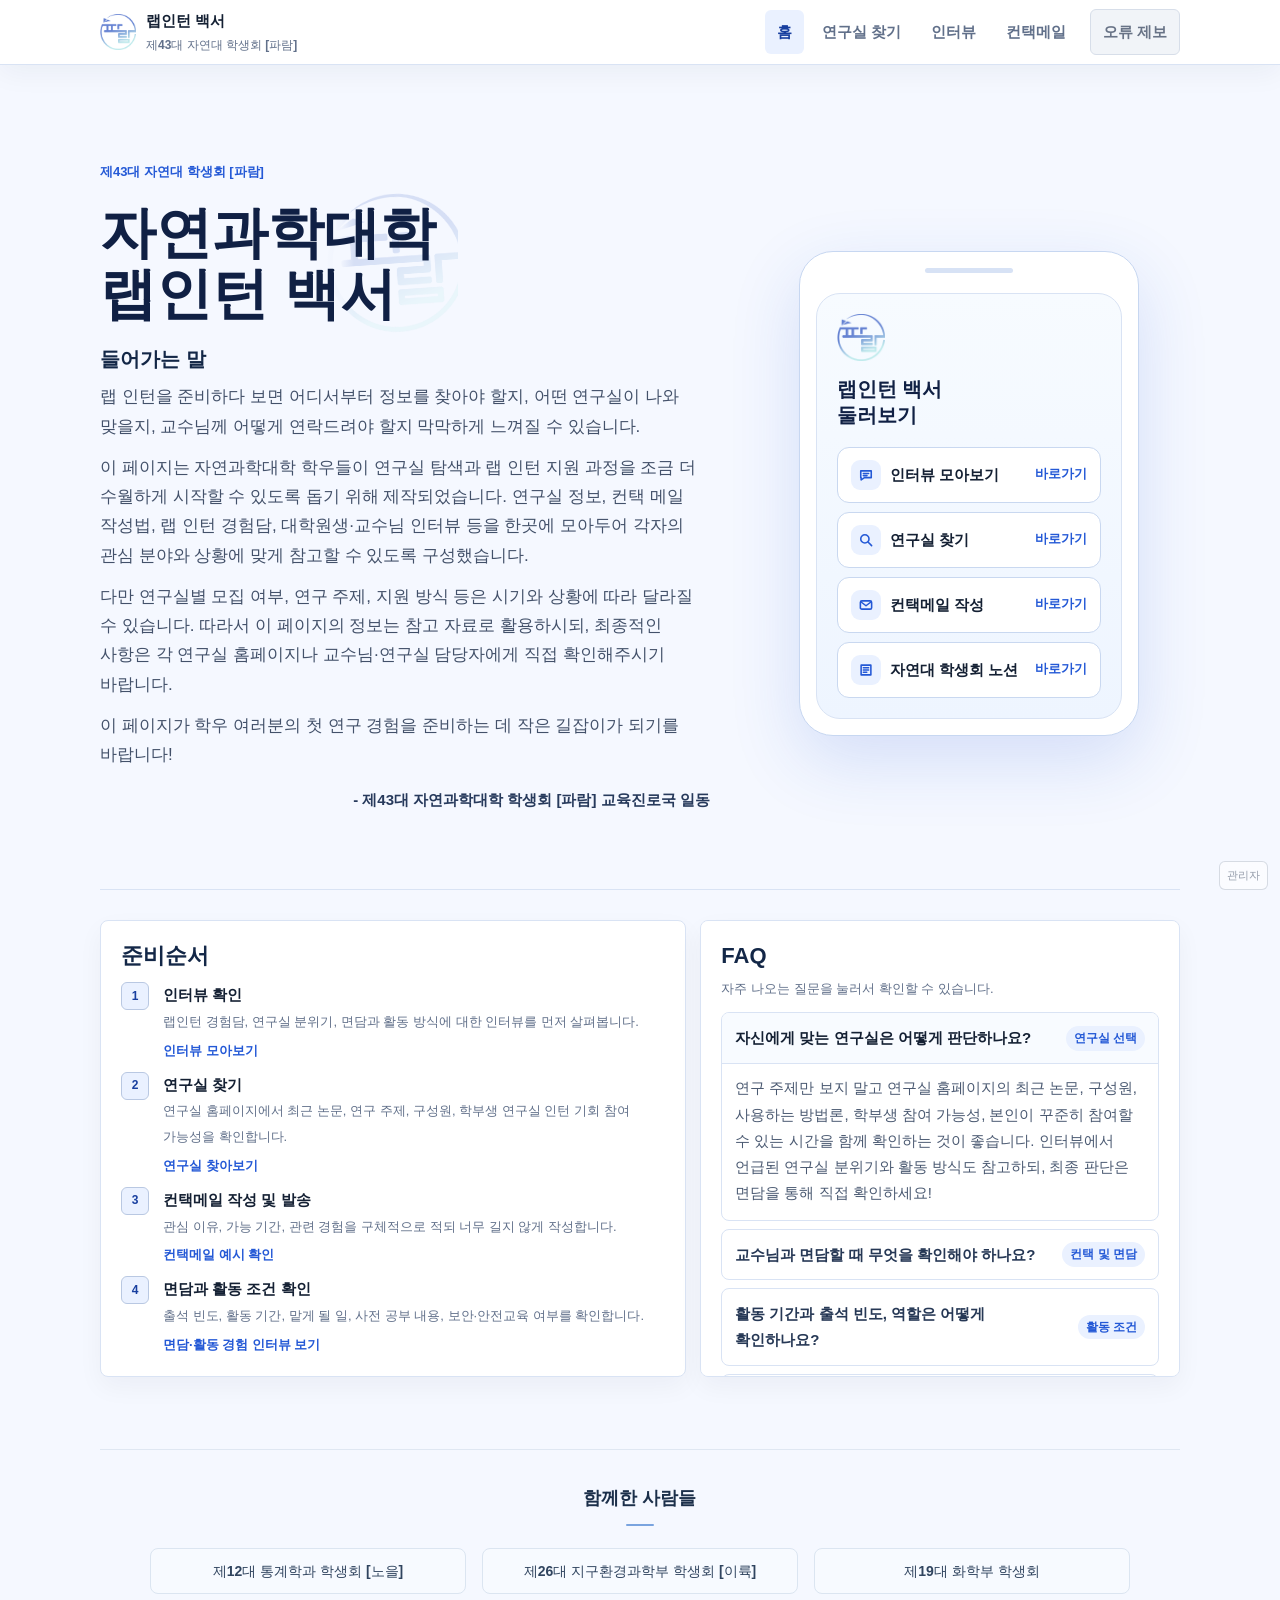
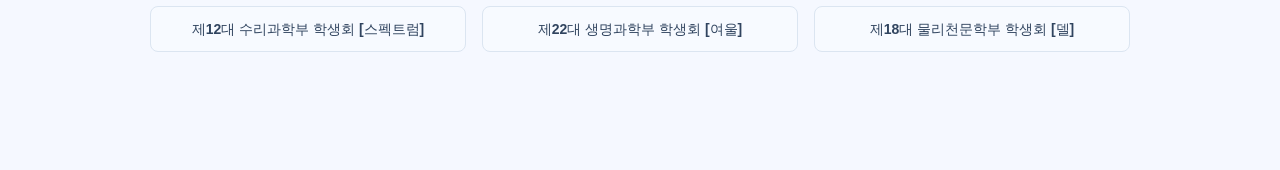
==== commit 4ca2dc57: "베타테스트 종료" ====
--- a/index.html
+++ b/index.html
@@ -3,7 +3,7 @@
   <head>
     <meta charset="UTF-8">
     <meta name="viewport" content="width=device-width, initial-scale=1.0">
-    <title>(베타) 자연과학대학 랩인턴 백서</title>
+    <title>자연과학대학 랩인턴 백서</title>
     <link rel="stylesheet" href="sigape.css">
     <link rel="icon" type="image/png" href="logo.png">
     <script src="site-config.js"></script>
@@ -17,7 +17,7 @@
             <img class="brand-logo" src="logo.png" alt="파람 로고">
           </a>
           <span class="brand-text">
-            <a class="brand-main" href="index.html">랩인턴 백서 (베타)</a>
+            <a class="brand-main" href="index.html">랩인턴 백서</a>
             <a class="brand-sub" href="#" data-config-url="NOTION_URL" target="_blank" rel="noopener noreferrer">제43대 자연대 학생회 [파람]</a>
           </span>
         </div>
--- a/sigape.css
+++ b/sigape.css
@@ -1,68 +1,1652 @@
-:root{--bg:#f5f8ff;--paper:#fff;--soft:#f8fbff;--text:#142033;--muted:#61708a;--line:#d9e3f4;--line2:#b9c8e2;--blue:#2459d6;--blue-dark:#183f9f;--blue-soft:#eaf1ff;--sky:#dff4ff;--max:1080px;--radius:8px}*{box-sizing:border-box}html{scroll-behavior:smooth}body{margin:0;color:var(--text);background:var(--bg);font-family:-apple-system,BlinkMacSystemFont,"Segoe UI","Noto Sans KR","Apple SD Gothic Neo",sans-serif;font-size:15px;line-height:1.72;word-break:keep-all}a{color:inherit;text-decoration:none}button,input,select,textarea{font:inherit}.site-header{position:sticky;top:0;z-index:20;background:rgba(255,255,255,.94);border-bottom:1px solid var(--line);backdrop-filter:blur(10px)}.nav{width:min(var(--max),calc(100% - 40px));min-height:64px;margin:0 auto;display:flex;align-items:center;justify-content:space-between;gap:24px}.brand{display:flex;align-items:center;gap:10px;font-weight:740}.brand-logo{width:36px;height:36px;object-fit:contain;display:block}.brand-text{display:grid;gap:1px}.brand-main{font-weight:800}.brand-sub{font-size:12px;color:var(--muted);font-weight:560}.menu{display:flex;align-items:center;gap:6px;flex-wrap:wrap;justify-content:flex-end}.menu a{padding:7px 10px;color:var(--muted);font-size:13px;border-radius:6px}.menu a:hover,.menu a[aria-current="page"]{background:var(--blue-soft);color:var(--blue-dark)}.page{width:min(var(--max),calc(100% - 40px));margin:0 auto;padding:42px 0 76px}.breadcrumb{margin:0 0 20px;color:var(--muted);font-size:13px}.hero{padding:18px 0 28px;border-bottom:1px solid var(--line);margin-bottom:26px}.hub-hero{min-height:520px;display:grid;grid-template-columns:minmax(0,1.04fr) minmax(320px,.72fr);gap:48px;align-items:center;padding:54px 0 64px;border-bottom:1px solid var(--line)}.hub-copy{max-width:680px}.eyebrow{margin:0 0 10px;color:var(--blue);font-size:13px;font-weight:780}.hub-title{margin:0 0 22px;font-size:56px;line-height:1.08;font-weight:820;color:#102044}.hub-intro-title{margin:0 0 10px;font-size:20px;color:#132747}.hub-intro{font-size:17px;color:#43516a;max-width:650px}.hero-logo-panel{background:linear-gradient(180deg,#fff,#f3f8ff);border:1px solid var(--line);border-radius:14px;padding:30px;box-shadow:0 18px 50px rgba(36,89,214,.09)}.hero-logo-panel img{width:104px;height:104px;object-fit:contain;margin-bottom:18px}.hero-logo-panel h2{font-size:22px}.hero-logo-panel p{color:var(--muted)}h1,h2,h3{letter-spacing:0;line-height:1.32}h1{margin:0 0 12px;font-size:34px;font-weight:800;color:#102044}h2{margin:0 0 12px;font-size:22px;font-weight:760;color:#132747}h3{margin:0 0 8px;font-size:16px;font-weight:740}p{margin:0 0 12px}.lead{max-width:780px;color:#42516d;font-size:16px}.section{margin-top:30px}.grid{display:grid;gap:14px}.two{grid-template-columns:1.1fr .9fr}.three{grid-template-columns:repeat(3,minmax(0,1fr))}.panel,.card{background:var(--paper);border:1px solid var(--line);border-radius:var(--radius);padding:20px}.soft{background:var(--soft)}.notice{background:#fff;border-left:4px solid var(--blue)}.muted{color:var(--muted)}.small{font-size:13px;color:var(--muted)}.list{margin:0;padding-left:20px}.list li{margin:5px 0}.steps{margin:0;padding:0;list-style:none;counter-reset:step;display:grid;gap:9px}.steps li{counter-increment:step;display:grid;grid-template-columns:32px 1fr;gap:10px;align-items:start}.steps li:before{content:counter(step);width:26px;height:26px;display:grid;place-items:center;border:1px solid var(--line2);background:var(--blue-soft);color:var(--blue-dark);font-size:12px;font-weight:800;border-radius:6px}.quick-links{display:grid;gap:9px}.quick-link{display:flex;justify-content:space-between;gap:12px;padding:13px 14px;border:1px solid var(--line);background:#fff;border-radius:var(--radius);font-weight:700}.quick-link span{color:var(--blue)}.quick-link:hover{border-color:var(--blue);background:#f7faff}.toolbar{position:sticky;top:65px;z-index:10;margin-bottom:14px;padding:12px;background:rgba(255,255,255,.95);border:1px solid var(--line);border-radius:var(--radius);backdrop-filter:blur(8px)}.toolbar-grid{display:grid;grid-template-columns:1.5fr 1fr 1fr;gap:10px}.field{display:grid;gap:5px}label{color:#364762;font-size:12px;font-weight:760}input,select,textarea{width:100%;border:1px solid var(--line2);border-radius:6px;background:#fff;padding:10px 11px;color:var(--text)}input:focus,select:focus,textarea:focus{outline:3px solid var(--blue-soft);border-color:var(--blue)}.chips,.filters{display:flex;gap:7px;flex-wrap:wrap}.chip,.btn,.filter-btn{border:1px solid var(--line2);background:#fff;border-radius:6px;padding:8px 11px;color:#30415f;cursor:pointer;font-size:13px;font-weight:680}.chip.active,.filter-btn.active,.btn.primary{background:var(--blue);border-color:var(--blue);color:#fff}.btn{display:inline-flex;align-items:center;justify-content:center;text-align:center}.summary-row{display:flex;justify-content:space-between;align-items:center;gap:12px;margin:13px 0;color:var(--muted);font-size:14px}.cards{display:grid;grid-template-columns:repeat(3,minmax(0,1fr));gap:14px}.card{min-height:210px;display:flex;flex-direction:column}.card-title{margin:0 0 4px;font-size:18px;font-weight:780;color:#12284a}.meta{color:var(--muted);font-size:13px}.tags{display:flex;flex-wrap:wrap;gap:5px;margin:12px 0}.tag{display:inline-flex;padding:3px 7px;border:1px solid var(--line);background:var(--blue-soft);border-radius:5px;color:#27467a;font-size:12px}.card-actions{margin-top:auto;display:flex;gap:8px}.state{padding:28px 16px;text-align:center;color:var(--muted);border:1px dashed var(--line2);background:#fff;border-radius:var(--radius)}.error{color:#8c1d18;background:#fff4f2;border-color:#efb8ae}.hidden{display:none!important}details{border:1px solid var(--line);background:#fff;border-radius:var(--radius);padding:13px 14px}details+details{margin-top:8px}summary{cursor:pointer;font-weight:720}details p{color:#4b5a72;margin:8px 0 0}.modal-backdrop{position:fixed;inset:0;display:none;align-items:center;justify-content:center;padding:20px;background:rgba(20,32,51,.38);z-index:50}.modal-backdrop.active{display:flex}.modal{width:min(820px,100%);max-height:86vh;overflow:auto;background:#fff;border-radius:10px;border:1px solid var(--line)}.modal-head{position:sticky;top:0;background:rgba(255,255,255,.96);border-bottom:1px solid var(--line);padding:18px;display:flex;justify-content:space-between;gap:14px}.close-btn{width:34px;height:34px;border:1px solid var(--line2);background:#fff;border-radius:6px;cursor:pointer}.modal-body{padding:18px}.footer{margin-top:40px;padding-top:18px;border-top:1px solid var(--line);color:var(--muted);font-size:13px}.form-link{display:inline-flex;margin-top:8px}@media(max-width:880px){.nav{align-items:flex-start;flex-direction:column;padding:12px 0}.menu{justify-content:flex-start}.page{padding-top:30px}.hub-hero{min-height:0;grid-template-columns:1fr;gap:24px;padding:28px 0 38px}.hub-title{font-size:36px}.hero-logo-panel{padding:22px}.toolbar{position:static}.toolbar-grid,.two,.three,.cards{grid-template-columns:1fr}h1{font-size:28px}.summary-row{display:block}}
-
-.phone-wrap{display:flex;justify-content:center}.phone{width:min(340px,100%);height:485px;border:1px solid #c7d7f1;border-radius:34px;background:#fff;box-shadow:0 24px 70px rgba(36,89,214,.16);padding:16px;position:relative}.phone:before{content:"";display:block;width:88px;height:5px;border-radius:999px;background:#d7e2f5;margin:0 auto 20px}.phone-screen{height:calc(100% - 25px);border:1px solid var(--line);border-radius:24px;background:linear-gradient(180deg,#f7fbff,#eef5ff);padding:20px;display:flex;flex-direction:column}.phone-logo{width:48px;height:48px;object-fit:contain;margin-bottom:14px}.phone-title{font-size:20px;font-weight:800;line-height:1.3;margin-bottom:8px;color:#102044}.phone-desc{font-size:13px;color:var(--muted);margin-bottom:14px}.phone-links{display:grid;gap:9px;margin-top:auto}.phone-link{display:flex;justify-content:space-between;align-items:center;gap:12px;padding:12px 13px;border:1px solid #c9d8f0;border-radius:12px;background:#fff;color:#142033;font-weight:760}.phone-link span{color:var(--blue);font-size:13px}.faq-list{display:grid;gap:8px}.report-panel{background:#fff;border:1px solid var(--line);border-left:5px solid var(--blue);border-radius:var(--radius);padding:22px}.report-panel p{max-width:720px}@media(max-width:880px){.phone{width:min(320px,100%);height:500px}.phone-screen{height:calc(100% - 25px)}}
-
-.step-link{display:inline-flex;margin-top:6px;color:var(--blue);font-size:13px;font-weight:720}.step-link:hover{text-decoration:underline}.signature-right{text-align:right;margin-top:18px;color:#273a5c;font-weight:720}
-
-
-.title-logo-wrap{position:relative;display:inline-block;isolation:isolate;padding:10px 22px 14px 0;overflow:hidden}.title-logo-wrap .hub-title{position:relative;z-index:2;margin-bottom:0}.title-logo-bg{position:absolute;z-index:1;width:140px;height:140px;object-fit:contain;right:-8px;top:0;opacity:.22;transform:rotate(-4deg);pointer-events:none}.title-logo-mask{position:absolute;z-index:1;right:104px;top:0;width:32px;height:100%;background:linear-gradient(90deg,var(--bg) 0%,rgba(245,248,255,.82) 62%,rgba(245,248,255,0) 100%);pointer-events:none}@media(max-width:880px){.title-logo-bg{width:104px;height:104px;right:-6px;top:8px}.title-logo-mask{right:74px}}
-
-
-
-
-
-.phone-link strong{display:flex;align-items:center;gap:9px}.phone-link-icon{width:30px;height:30px;display:inline-grid;place-items:center;border-radius:9px;background:var(--blue-soft);color:var(--blue);flex:0 0 auto}
-.phone-link-icon svg{width:18px;height:18px;display:block;fill:none;stroke:currentColor;stroke-width:2.1;stroke-linecap:round;stroke-linejoin:round}
-
-
-.phone-links 
-.phone-link-icon svg{width:18px;height:18px;display:block;fill:none;stroke:currentColor;stroke-width:2.1;stroke-linecap:round;stroke-linejoin:round}
-
-
-
-
-
-
-
-
-
-
-
-
-
-
-
-.tag.field-tag{background:#e8f7ef;border-color:#a9dabb;color:#17663a;font-weight:760}
-
-
-/* final polish */
-.menu a{font-size:15px;font-weight:720;padding:9px 12px}.menu a[aria-current="page"]{font-weight:850}.menu-report{color:#687386!important;background:#f1f4f8!important;border:1px solid #d7dee9}.btn.secondary{background:#f4f7fb;border-color:#cfd9e8;color:#33445f}.justify{text-align:justify}.faq-section .section-head{margin-bottom:14px}.faq-grid{display:grid;grid-template-columns:repeat(2,minmax(0,1fr));gap:10px}.faq-grid summary{display:flex;justify-content:space-between;gap:12px;align-items:center}.faq-grid summary span{font-weight:780}.faq-grid summary em{font-style:normal;font-size:12px;color:var(--blue);background:var(--blue-soft);border-radius:999px;padding:3px 8px;white-space:nowrap}.modal-body details{padding:0}.modal-body summary{padding:15px 16px;background:#f8fbff}.modal-body details p{padding:0 16px 16px;margin:0;line-height:1.85;white-space:pre-line}.error .btn,.state .btn{margin-top:10px}.notion-slot{margin-top:16px}@media(max-width:880px){.menu{gap:8px}.menu a{font-size:14px;min-height:40px;display:inline-flex;align-items:center}.faq-grid{grid-template-columns:1fr}.justify{text-align:left}.phone{width:100%;max-width:330px}.phone-link{min-width:0}.phone-link strong{min-width:0}.phone-link strong+span{flex:0 0 auto}.card,.panel{padding:18px}.hero,.hub-hero{overflow:hidden}}
-
-.home-faq-panel{display:flex;flex-direction:column;min-height:100%;max-height:430px;overflow:auto}.home-faq-panel .small{margin-top:-4px;margin-bottom:12px}.compact-faq{display:grid;gap:8px}.compact-faq details{padding:0;overflow:hidden}.compact-faq details+details{margin-top:0}.compact-faq summary{display:grid;grid-template-columns:1fr auto;gap:10px;align-items:center;padding:12px 13px}.compact-faq summary span{font-weight:780}.compact-faq summary em{font-style:normal;font-size:12px;color:var(--blue);background:var(--blue-soft);border-radius:999px;padding:2px 8px;white-space:nowrap}.compact-faq details[open] summary{border-bottom:1px solid var(--line);background:#f8fbff}.compact-faq details p{padding:11px 13px 13px;margin:0;color:#4b5a72;line-height:1.75}.home-faq-panel details:not([open]) summary{color:#263855}@media(max-width:880px){.home-faq-panel{max-height:none;overflow:visible}.compact-faq summary{grid-template-columns:1fr}.compact-faq summary em{width:max-content}}
-
-.brand-logo-link{display:flex;align-items:center}.brand-main,.brand-sub{width:max-content}.brand-main:hover,.brand-sub:hover{text-decoration:underline;text-underline-offset:3px}
-
-
-/* 2026 data/admin refinement */
-.site-header{box-shadow:0 8px 28px rgba(20,32,51,.05)}
-.menu{margin-left:auto}.menu-report{margin-left:6px}
-.panel,.card,.toolbar{box-shadow:0 10px 26px rgba(20,32,51,.045)}
-.card{transition:transform .16s ease,border-color .16s ease,box-shadow .16s ease}.card:hover{transform:translateY(-2px);border-color:#b8c9e8;box-shadow:0 16px 34px rgba(20,32,51,.08)}
-.hero{padding-top:24px}.lead{line-height:1.82}.card-title{line-height:1.38}.tag{font-weight:680}.field-tag{background:#e9f8ef;border-color:#badfca;color:#197142}.keyword-panel .chip{background:#fff}.keyword-panel .chip.active{background:var(--blue);color:#fff}
-.admin-float{position:fixed;right:12px;bottom:10px;z-index:40;padding:4px 7px;border:1px solid rgba(120,132,154,.28);border-radius:6px;background:rgba(255,255,255,.55);color:rgba(72,84,106,.58);font-size:11px;backdrop-filter:blur(8px)}.admin-float:hover{background:#fff;color:#2d3f5f;border-color:#bdc9dc}
-.admin-page .hero{margin-bottom:18px}.admin-login{max-width:430px}.admin-tools .field{margin-bottom:14px}.admin-counts{display:grid;gap:4px;margin-bottom:14px}.admin-preview{margin-top:16px}.admin-table-wrap{overflow:auto;margin-top:10px}.admin-table{width:100%;border-collapse:collapse;font-size:14px}.admin-table th,.admin-table td{border-bottom:1px solid var(--line);padding:9px 8px;text-align:left}.admin-table th{width:96px;color:var(--blue-dark)}
-@media(max-width:880px){.menu{margin-left:0}.menu-report{margin-left:0}.admin-float{right:8px;bottom:8px}}
-
-.admin-login .field{margin-bottom:16px}.admin-login .btn.primary{margin-top:12px}
-
-
-.admin-page{min-height:calc(100vh - 64px);display:grid;align-items:center;padding-top:36px;padding-bottom:36px}.admin-login{width:min(430px,100%);margin:0 auto;padding:28px}.admin-login h2{text-align:center;margin-bottom:22px}.admin-login .field{margin-bottom:20px}.admin-login .btn.primary{width:100%;margin-top:14px}.admin-login #loginMessage{text-align:center;margin-top:12px}.admin-tools{width:100%;align-self:start}.admin-tools:not(.hidden){display:block}.admin-tools .breadcrumb{margin-top:0}.admin-footer{text-align:center}
-@media(max-width:880px){.admin-page{min-height:calc(100vh - 110px);align-items:start}.admin-login{margin-top:36px}}
-
-.modal-advice{margin-top:18px}
-
-.phone-link-muted{background:#f3f6fa;border-color:#d9e2ee;color:#263849}.phone-link-muted strong{color:#1d3554}.phone-link-muted span:last-child{color:#2f6fd6}.phone-link-muted .phone-link-icon{background:#e5ebf3;border-color:#d2dce9;color:#4d647d}
-
-.partners-footer{margin-top:72px;padding:36px 24px 42px;text-align:center;border-top:1px solid #dfe7f2;color:#415064}.partners-footer h2{margin:0;font-size:18px;line-height:1.35;font-weight:800;color:#1b2f4a}.footer-rule{width:28px;height:2px;background:#7aa4df;margin:13px auto 22px;border-radius:999px}.partner-grid{display:grid;grid-template-columns:repeat(3,minmax(0,1fr));gap:12px 16px;max-width:980px;margin:0 auto}.partner-grid span{display:flex;align-items:center;justify-content:center;min-height:46px;padding:10px 12px;border:1px solid #dbe5f1;background:#f7faff;border-radius:8px;font-size:14px;line-height:1.45;font-weight:560;color:#30445f;word-break:keep-all}.admin-footer{margin-top:44px}@media(max-width:760px){.partners-footer{margin-top:48px;padding:30px 16px 36px}.partner-grid{grid-template-columns:1fr;gap:10px}.partner-grid span{min-height:auto;font-size:13px;padding:11px 12px}}
-
-.compact-credit-footer{margin-top:48px;padding-top:18px;text-align:center;color:#687386;font-size:12px;line-height:1.8}.compact-credit-footer p{margin:3px auto;max-width:980px}.compact-credit-footer strong{font-weight:650;color:#415064}@media(max-width:760px){.compact-credit-footer{text-align:left;font-size:12px;line-height:1.75}.compact-credit-footer p{margin:6px 0}}
+:root {
+  --bg: #f5f8ff;
+  --paper: #fff;
+  --soft: #f8fbff;
+  --text: #142033;
+  --muted: #61708a;
+  --line: #d9e3f4;
+  --line2: #b9c8e2;
+  --blue: #2459d6;
+  --blue-dark: #183f9f;
+  --blue-soft: #eaf1ff;
+  --sky: #dff4ff;
+  --max: 1080px;
+  --radius: 8px
+}
+
+* {
+  box-sizing: border-box
+}
+
+html {
+  scroll-behavior: smooth
+}
+
+body {
+  margin: 0;
+  color: var(--text);
+  background: var(--bg);
+  font-family: -apple-system, BlinkMacSystemFont, "Segoe UI", "Noto Sans KR", "Apple SD Gothic Neo", sans-serif;
+  font-size: 15px;
+  line-height: 1.72;
+  word-break: keep-all
+}
+
+a {
+  color: inherit;
+  text-decoration: none
+}
+
+button,
+input,
+select,
+textarea {
+  font: inherit
+}
+
+.site-header {
+  position: sticky;
+  top: 0;
+  z-index: 20;
+  background: rgba(255, 255, 255, .94);
+  border-bottom: 1px solid var(--line);
+  backdrop-filter: blur(10px)
+}
+
+.nav {
+  width: min(var(--max), calc(100% - 40px));
+  min-height: 64px;
+  margin: 0 auto;
+  display: flex;
+  align-items: center;
+  justify-content: space-between;
+  gap: 24px
+}
+
+.brand {
+  display: flex;
+  align-items: center;
+  gap: 10px;
+  font-weight: 740
+}
+
+.brand-logo {
+  width: 36px;
+  height: 36px;
+  object-fit: contain;
+  display: block
+}
+
+.brand-text {
+  display: grid;
+  gap: 1px
+}
+
+.brand-main {
+  font-weight: 800
+}
+
+.brand-sub {
+  font-size: 12px;
+  color: var(--muted);
+  font-weight: 560
+}
+
+.menu {
+  display: flex;
+  align-items: center;
+  gap: 6px;
+  flex-wrap: wrap;
+  justify-content: flex-end
+}
+
+.menu a {
+  padding: 7px 10px;
+  color: var(--muted);
+  font-size: 13px;
+  border-radius: 6px
+}
+
+.menu a:hover,
+.menu a[aria-current="page"] {
+  background: var(--blue-soft);
+  color: var(--blue-dark)
+}
+
+.page {
+  width: min(var(--max), calc(100% - 40px));
+  margin: 0 auto;
+  padding: 42px 0 76px
+}
+
+.breadcrumb {
+  margin: 0 0 20px;
+  color: var(--muted);
+  font-size: 13px
+}
+
+.hero {
+  padding: 18px 0 28px;
+  border-bottom: 1px solid var(--line);
+  margin-bottom: 26px
+}
+
+.hub-hero {
+  min-height: 520px;
+  display: grid;
+  grid-template-columns: minmax(0, 1.04fr) minmax(320px, .72fr);
+  gap: 48px;
+  align-items: center;
+  padding: 54px 0 64px;
+  border-bottom: 1px solid var(--line)
+}
+
+.hub-copy {
+  max-width: 680px
+}
+
+.eyebrow {
+  margin: 0 0 10px;
+  color: var(--blue);
+  font-size: 13px;
+  font-weight: 780
+}
+
+.hub-title {
+  margin: 0 0 22px;
+  font-size: 56px;
+  line-height: 1.08;
+  font-weight: 820;
+  color: #102044
+}
+
+.hub-intro-title {
+  margin: 0 0 10px;
+  font-size: 20px;
+  color: #132747
+}
+
+.hub-intro {
+  font-size: 17px;
+  color: #43516a;
+  max-width: 650px
+}
+
+.hero-logo-panel {
+  background: linear-gradient(180deg, #fff, #f3f8ff);
+  border: 1px solid var(--line);
+  border-radius: 14px;
+  padding: 30px;
+  box-shadow: 0 18px 50px rgba(36, 89, 214, .09)
+}
+
+.hero-logo-panel img {
+  width: 104px;
+  height: 104px;
+  object-fit: contain;
+  margin-bottom: 18px
+}
+
+.hero-logo-panel h2 {
+  font-size: 22px
+}
+
+.hero-logo-panel p {
+  color: var(--muted)
+}
+
+h1,
+h2,
+h3 {
+  letter-spacing: 0;
+  line-height: 1.32
+}
+
+h1 {
+  margin: 0 0 12px;
+  font-size: 34px;
+  font-weight: 800;
+  color: #102044
+}
+
+h2 {
+  margin: 0 0 12px;
+  font-size: 22px;
+  font-weight: 760;
+  color: #132747
+}
+
+h3 {
+  margin: 0 0 8px;
+  font-size: 16px;
+  font-weight: 740
+}
+
+p {
+  margin: 0 0 12px
+}
+
+.lead {
+  max-width: 780px;
+  color: #42516d;
+  font-size: 16px
+}
+
+.section {
+  margin-top: 30px
+}
+
+.grid {
+  display: grid;
+  gap: 14px
+}
+
+.two {
+  grid-template-columns: 1.1fr .9fr
+}
+
+.three {
+  grid-template-columns: repeat(3, minmax(0, 1fr))
+}
+
+.panel,
+.card {
+  background: var(--paper);
+  border: 1px solid var(--line);
+  border-radius: var(--radius);
+  padding: 20px
+}
+
+.soft {
+  background: var(--soft)
+}
+
+.notice {
+  background: #fff;
+  border-left: 4px solid var(--blue)
+}
+
+.muted {
+  color: var(--muted)
+}
+
+.small {
+  font-size: 13px;
+  color: var(--muted)
+}
+
+.list {
+  margin: 0;
+  padding-left: 20px
+}
+
+.list li {
+  margin: 5px 0
+}
+
+.steps {
+  margin: 0;
+  padding: 0;
+  list-style: none;
+  counter-reset: step;
+  display: grid;
+  gap: 9px
+}
+
+.steps li {
+  counter-increment: step;
+  display: grid;
+  grid-template-columns: 32px 1fr;
+  gap: 10px;
+  align-items: start
+}
+
+.steps li:before {
+  content: counter(step);
+  width: 26px;
+  height: 26px;
+  display: grid;
+  place-items: center;
+  border: 1px solid var(--line2);
+  background: var(--blue-soft);
+  color: var(--blue-dark);
+  font-size: 12px;
+  font-weight: 800;
+  border-radius: 6px
+}
+
+.quick-links {
+  display: grid;
+  gap: 9px
+}
+
+.quick-link {
+  display: flex;
+  justify-content: space-between;
+  gap: 12px;
+  padding: 13px 14px;
+  border: 1px solid var(--line);
+  background: #fff;
+  border-radius: var(--radius);
+  font-weight: 700
+}
+
+.quick-link span {
+  color: var(--blue)
+}
+
+.quick-link:hover {
+  border-color: var(--blue);
+  background: #f7faff
+}
+
+.toolbar {
+  position: sticky;
+  top: 65px;
+  z-index: 10;
+  margin-bottom: 14px;
+  padding: 12px;
+  background: rgba(255, 255, 255, .95);
+  border: 1px solid var(--line);
+  border-radius: var(--radius);
+  backdrop-filter: blur(8px)
+}
+
+.toolbar-grid {
+  display: grid;
+  grid-template-columns: 1.5fr 1fr 1fr;
+  gap: 10px
+}
+
+.field {
+  display: grid;
+  gap: 5px
+}
+
+label {
+  color: #364762;
+  font-size: 12px;
+  font-weight: 760
+}
+
+input,
+select,
+textarea {
+  width: 100%;
+  border: 1px solid var(--line2);
+  border-radius: 6px;
+  background: #fff;
+  padding: 10px 11px;
+  color: var(--text)
+}
+
+input:focus,
+select:focus,
+textarea:focus {
+  outline: 3px solid var(--blue-soft);
+  border-color: var(--blue)
+}
+
+.chips,
+.filters {
+  display: flex;
+  gap: 7px;
+  flex-wrap: wrap
+}
+
+.chip,
+.btn,
+.filter-btn {
+  border: 1px solid var(--line2);
+  background: #fff;
+  border-radius: 6px;
+  padding: 8px 11px;
+  color: #30415f;
+  cursor: pointer;
+  font-size: 13px;
+  font-weight: 680
+}
+
+.chip.active,
+.filter-btn.active,
+.btn.primary {
+  background: var(--blue);
+  border-color: var(--blue);
+  color: #fff
+}
+
+.btn {
+  display: inline-flex;
+  align-items: center;
+  justify-content: center;
+  text-align: center
+}
+
+.summary-row {
+  display: flex;
+  justify-content: space-between;
+  align-items: center;
+  gap: 12px;
+  margin: 13px 0;
+  color: var(--muted);
+  font-size: 14px
+}
+
+.cards {
+  display: grid;
+  grid-template-columns: repeat(3, minmax(0, 1fr));
+  gap: 14px
+}
+
+.card {
+  min-height: 210px;
+  display: flex;
+  flex-direction: column
+}
+
+.card-title {
+  margin: 0 0 4px;
+  font-size: 18px;
+  font-weight: 780;
+  color: #12284a
+}
+
+.provisional-name {
+  background: #fdecea;
+  box-shadow: 0 0 0 3px #fdecea;
+  border-radius: 3px;
+  color: #b3261e
+}
+
+.provisional-badge {
+  display: inline-block;
+  margin-left: 12px;
+  padding: 2px 7px;
+  border: 1px solid #f2b8b2;
+  border-radius: 999px;
+  background: #fdecea;
+  color: #b3261e;
+  font-size: 11px;
+  font-weight: 760;
+  line-height: 1.5;
+  vertical-align: 2px;
+  white-space: nowrap
+}
+
+.meta {
+  color: var(--muted);
+  font-size: 13px
+}
+
+.tags {
+  display: flex;
+  flex-wrap: wrap;
+  gap: 5px;
+  margin: 12px 0
+}
+
+.card>.tags {
+  margin-top: auto;
+  padding-top: 12px
+}
+
+/* ── 태그: 초록 대표분야 한 줄 + 접히는 파란 세부키워드 ────────── */
+
+.tags-block {
+  display: flex;
+  flex-direction: column;
+  gap: 5px;
+  /* 설명 바로 아래에 고정. 파란 태그가 늘어나면 아래로 밀린다. */
+  padding-top: 12px;
+  margin-bottom: 12px
+}
+
+.tags-block .tags {
+  margin: 0
+}
+
+.tags-main {
+  flex-wrap: nowrap;
+  align-items: flex-start
+}
+
+/* 대표분야가 길면 버튼을 밀어내지 말고 태그 안에서 줄바꿈하게 한다 */
+.tags-main .field-tag {
+  min-width: 0
+}
+
+.tag-toggle {
+  flex: none;
+  margin-left: auto;
+  padding: 3px 2px 0;
+  border: 0;
+  background: transparent;
+  color: var(--blue);
+  font: inherit;
+  font-size: 13px;
+  font-weight: 700;
+  line-height: 1.35;
+  white-space: nowrap;
+  cursor: pointer
+}
+
+.tag-toggle:hover {
+  text-decoration: underline
+}
+
+/* 요약 줄 오른쪽의 버튼 묶음 */
+.summary-actions {
+  display: flex;
+  gap: 8px;
+  flex-wrap: wrap;
+  align-items: center
+}
+
+/* ── 실험유형 선택 버튼 (전체 / 웻랩 / 드라이랩 / 하이브리드랩) ── */
+
+.type-filter {
+  display: inline-flex;
+  flex-wrap: wrap;
+  border: 1px solid var(--line2);
+  border-radius: 6px;
+  background: #fff;
+  overflow: hidden
+}
+
+.type-btn {
+  padding: 8px 11px;
+  border: 0;
+  border-left: 1px solid var(--line);
+  background: transparent;
+  color: #30415f;
+  font: inherit;
+  font-size: 13px;
+  font-weight: 680;
+  white-space: nowrap;
+  cursor: pointer
+}
+
+.type-btn:first-child {
+  border-left: 0
+}
+
+.type-btn:hover {
+  background: var(--blue-soft)
+}
+
+/* 선택된 것만 파란색 */
+.type-btn.is-active {
+  background: var(--blue);
+  border-left-color: var(--blue);
+  color: #fff
+}
+
+.type-btn.is-active:hover {
+  background: var(--blue-dark)
+}
+
+/* 실험유형 노란 태그 (세부분야를 펼쳤을 때 맨 끝) */
+.tag.type-tag {
+  background: #fff5d6;
+  border-color: #e8ce84;
+  color: #7a5a06;
+  font-weight: 760
+}
+
+.tags-sub {
+  display: none
+}
+
+.tags-block.is-open .tags-sub {
+  display: flex
+}
+
+/* ── 연구실 설명: 기본 5줄, 넘치면 더보기 ───────────────────── */
+
+.lab-desc {
+  margin: 0 0 12px
+}
+
+.lab-desc-body {
+  position: relative
+}
+
+.lab-desc-text {
+  margin: 0;
+  line-height: 1.72;
+  /* 짧은 설명도 5줄 높이를 차지해 카드끼리 폭이 맞는다 */
+  min-height: calc(1.72em * 5);
+  display: -webkit-box;
+  -webkit-box-orient: vertical;
+  -webkit-line-clamp: 5;
+  line-clamp: 5;
+  overflow: hidden
+}
+
+.lab-desc.is-open .lab-desc-text {
+  display: block;
+  -webkit-line-clamp: unset;
+  line-clamp: unset;
+  overflow: visible
+}
+
+/* 접힌 상태에서 마지막 줄을 흐리게 덮는 그라데이션 */
+.lab-desc-fade {
+  display: none;
+  position: absolute;
+  left: 0;
+  right: 0;
+  bottom: 0;
+  height: 2.6em;
+  pointer-events: none;
+  background: linear-gradient(to bottom, rgba(255, 255, 255, 0) 0%, rgba(255, 255, 255, .72) 55%, rgba(255, 255, 255, .95) 100%)
+}
+
+.lab-desc.is-clamped:not(.is-open) .lab-desc-fade {
+  display: block
+}
+
+.lab-desc-toggle {
+  /* 버튼이 없는 카드도 같은 높이를 차지해, 아래 태그 위치가 흔들리지 않게 한다 */
+  visibility: hidden;
+  display: block;
+  margin: 4px 0 0 auto;
+  padding: 0 2px;
+  border: 0;
+  background: transparent;
+  color: var(--blue);
+  font: inherit;
+  font-size: 13px;
+  font-weight: 700;
+  line-height: 1.6;
+  cursor: pointer
+}
+
+.lab-desc.is-clamped .lab-desc-toggle {
+  visibility: visible
+}
+
+.lab-desc-toggle:hover {
+  text-decoration: underline
+}
+
+.tag {
+  display: inline-flex;
+  padding: 3px 7px;
+  border: 1px solid var(--line);
+  background: var(--blue-soft);
+  border-radius: 5px;
+  color: #27467a;
+  font-size: 12px
+}
+
+.card-actions {
+  /* 태그가 얼마나 늘어나든 홈페이지 버튼은 카드 맨 아래 */
+  margin-top: auto;
+  display: flex;
+  gap: 8px
+}
+
+.state {
+  padding: 28px 16px;
+  text-align: center;
+  color: var(--muted);
+  border: 1px dashed var(--line2);
+  background: #fff;
+  border-radius: var(--radius)
+}
+
+.error {
+  color: #8c1d18;
+  background: #fff4f2;
+  border-color: #efb8ae
+}
+
+.hidden {
+  display: none !important
+}
+
+details {
+  border: 1px solid var(--line);
+  background: #fff;
+  border-radius: var(--radius);
+  padding: 13px 14px
+}
+
+details+details {
+  margin-top: 8px
+}
+
+summary {
+  cursor: pointer;
+  font-weight: 720
+}
+
+details p {
+  color: #4b5a72;
+  margin: 8px 0 0
+}
+
+.modal-backdrop {
+  position: fixed;
+  inset: 0;
+  display: none;
+  align-items: center;
+  justify-content: center;
+  padding: 20px;
+  background: rgba(20, 32, 51, .38);
+  z-index: 50
+}
+
+.modal-backdrop.active {
+  display: flex
+}
+
+.modal {
+  width: min(820px, 100%);
+  max-height: 86vh;
+  overflow: auto;
+  background: #fff;
+  border-radius: 10px;
+  border: 1px solid var(--line)
+}
+
+.modal-head {
+  position: sticky;
+  top: 0;
+  background: rgba(255, 255, 255, .96);
+  border-bottom: 1px solid var(--line);
+  padding: 18px;
+  display: flex;
+  justify-content: space-between;
+  gap: 14px
+}
+
+.close-btn {
+  width: 34px;
+  height: 34px;
+  border: 1px solid var(--line2);
+  background: #fff;
+  border-radius: 6px;
+  cursor: pointer
+}
+
+.modal-body {
+  padding: 18px
+}
+
+.footer {
+  margin-top: 40px;
+  padding-top: 18px;
+  border-top: 1px solid var(--line);
+  color: var(--muted);
+  font-size: 13px
+}
+
+.form-link {
+  display: inline-flex;
+  margin-top: 8px
+}
+
+@media(max-width:880px) {
+  .nav {
+    align-items: flex-start;
+    flex-direction: column;
+    padding: 12px 0
+  }
+
+  .menu {
+    justify-content: flex-start
+  }
+
+  .page {
+    padding-top: 30px
+  }
+
+  .hub-hero {
+    min-height: 0;
+    grid-template-columns: 1fr;
+    gap: 24px;
+    padding: 28px 0 38px
+  }
+
+  .hub-title {
+    font-size: 36px
+  }
+
+  .hero-logo-panel {
+    padding: 22px
+  }
+
+  .toolbar {
+    position: static
+  }
+
+  .toolbar-grid,
+  .two,
+  .three,
+  .cards {
+    grid-template-columns: 1fr
+  }
+
+  h1 {
+    font-size: 28px
+  }
+
+  .summary-row {
+    display: block
+  }
+
+  .summary-actions {
+    margin-top: 8px
+  }
+}
+
+.phone-wrap {
+  display: flex;
+  justify-content: center
+}
+
+.phone {
+  width: min(340px, 100%);
+  height: 485px;
+  border: 1px solid #c7d7f1;
+  border-radius: 34px;
+  background: #fff;
+  box-shadow: 0 24px 70px rgba(36, 89, 214, .16);
+  padding: 16px;
+  position: relative
+}
+
+.phone:before {
+  content: "";
+  display: block;
+  width: 88px;
+  height: 5px;
+  border-radius: 999px;
+  background: #d7e2f5;
+  margin: 0 auto 20px
+}
+
+.phone-screen {
+  height: calc(100% - 25px);
+  border: 1px solid var(--line);
+  border-radius: 24px;
+  background: linear-gradient(180deg, #f7fbff, #eef5ff);
+  padding: 20px;
+  display: flex;
+  flex-direction: column
+}
+
+.phone-logo {
+  width: 48px;
+  height: 48px;
+  object-fit: contain;
+  margin-bottom: 14px
+}
+
+.phone-title {
+  font-size: 20px;
+  font-weight: 800;
+  line-height: 1.3;
+  margin-bottom: 8px;
+  color: #102044
+}
+
+.phone-desc {
+  font-size: 13px;
+  color: var(--muted);
+  margin-bottom: 14px
+}
+
+.phone-links {
+  display: grid;
+  gap: 9px;
+  margin-top: auto
+}
+
+.phone-link {
+  display: flex;
+  justify-content: space-between;
+  align-items: center;
+  gap: 12px;
+  padding: 12px 13px;
+  border: 1px solid #c9d8f0;
+  border-radius: 12px;
+  background: #fff;
+  color: #142033;
+  font-weight: 760
+}
+
+.phone-link span {
+  color: var(--blue);
+  font-size: 13px
+}
+
+.faq-list {
+  display: grid;
+  gap: 8px
+}
+
+.report-panel {
+  background: #fff;
+  border: 1px solid var(--line);
+  border-left: 5px solid var(--blue);
+  border-radius: var(--radius);
+  padding: 22px
+}
+
+.report-panel p {
+  max-width: 720px
+}
+
+@media(max-width:880px) {
+  .phone {
+    width: min(320px, 100%);
+    height: 500px
+  }
+
+  .phone-screen {
+    height: calc(100% - 25px)
+  }
+}
+
+.step-link {
+  display: inline-flex;
+  margin-top: 6px;
+  color: var(--blue);
+  font-size: 13px;
+  font-weight: 720
+}
+
+.step-link:hover {
+  text-decoration: underline
+}
+
+.signature-right {
+  text-align: right;
+  margin-top: 18px;
+  color: #273a5c;
+  font-weight: 720
+}
+
+
+.title-logo-wrap {
+  position: relative;
+  display: inline-block;
+  isolation: isolate;
+  padding: 10px 22px 14px 0;
+  overflow: hidden
+}
+
+.title-logo-wrap .hub-title {
+  position: relative;
+  z-index: 2;
+  margin-bottom: 0
+}
+
+.title-logo-bg {
+  position: absolute;
+  z-index: 1;
+  width: 140px;
+  height: 140px;
+  object-fit: contain;
+  right: -8px;
+  top: 0;
+  opacity: .22;
+  transform: rotate(-4deg);
+  pointer-events: none
+}
+
+.title-logo-mask {
+  position: absolute;
+  z-index: 1;
+  right: 104px;
+  top: 0;
+  width: 32px;
+  height: 100%;
+  background: linear-gradient(90deg, var(--bg) 0%, rgba(245, 248, 255, .82) 62%, rgba(245, 248, 255, 0) 100%);
+  pointer-events: none
+}
+
+@media(max-width:880px) {
+  .title-logo-bg {
+    width: 104px;
+    height: 104px;
+    right: -6px;
+    top: 8px
+  }
+
+  .title-logo-mask {
+    right: 74px
+  }
+}
+
+
+
+
+
+.phone-link strong {
+  display: flex;
+  align-items: center;
+  gap: 9px
+}
+
+.phone-link-icon {
+  width: 30px;
+  height: 30px;
+  display: inline-grid;
+  place-items: center;
+  border-radius: 9px;
+  background: var(--blue-soft);
+  color: var(--blue);
+  flex: 0 0 auto
+}
+
+.phone-link-icon svg {
+  width: 18px;
+  height: 18px;
+  display: block;
+  fill: none;
+  stroke: currentColor;
+  stroke-width: 2.1;
+  stroke-linecap: round;
+  stroke-linejoin: round
+}
+
+
+.phone-links .phone-link-icon svg {
+  width: 18px;
+  height: 18px;
+  display: block;
+  fill: none;
+  stroke: currentColor;
+  stroke-width: 2.1;
+  stroke-linecap: round;
+  stroke-linejoin: round
+}
+
+
+
+
+
+
+
+
+
+
+
+
+
+
+
+.tag.field-tag {
+  background: #e8f7ef;
+  border-color: #a9dabb;
+  color: #17663a;
+  font-weight: 760
+}
+
+
+/* final polish */
+.menu a {
+  font-size: 15px;
+  font-weight: 720;
+  padding: 9px 12px
+}
+
+.menu a[aria-current="page"] {
+  font-weight: 850
+}
+
+.menu-report {
+  color: #687386 !important;
+  background: #f1f4f8 !important;
+  border: 1px solid #d7dee9
+}
+
+.btn.secondary {
+  background: #f4f7fb;
+  border-color: #cfd9e8;
+  color: #33445f
+}
+
+.justify {
+  text-align: justify
+}
+
+.faq-section .section-head {
+  margin-bottom: 14px
+}
+
+.faq-grid {
+  display: grid;
+  grid-template-columns: repeat(2, minmax(0, 1fr));
+  gap: 10px
+}
+
+.faq-grid summary {
+  display: flex;
+  justify-content: space-between;
+  gap: 12px;
+  align-items: center
+}
+
+.faq-grid summary span {
+  font-weight: 780
+}
+
+.faq-grid summary em {
+  font-style: normal;
+  font-size: 12px;
+  color: var(--blue);
+  background: var(--blue-soft);
+  border-radius: 999px;
+  padding: 3px 8px;
+  white-space: nowrap
+}
+
+.modal-body details {
+  padding: 0
+}
+
+.modal-body summary {
+  padding: 15px 16px;
+  background: #f8fbff
+}
+
+.modal-body details p {
+  padding: 0 16px 16px;
+  margin: 0;
+  line-height: 1.85;
+  white-space: pre-line
+}
+
+.error .btn,
+.state .btn {
+  margin-top: 10px
+}
+
+.notion-slot {
+  margin-top: 16px
+}
+
+@media(max-width:880px) {
+  .menu {
+    gap: 8px
+  }
+
+  .menu a {
+    font-size: 14px;
+    min-height: 40px;
+    display: inline-flex;
+    align-items: center
+  }
+
+  .faq-grid {
+    grid-template-columns: 1fr
+  }
+
+  .justify {
+    text-align: left
+  }
+
+  .phone {
+    width: 100%;
+    max-width: 330px
+  }
+
+  .phone-link {
+    min-width: 0
+  }
+
+  .phone-link strong {
+    min-width: 0
+  }
+
+  .phone-link strong+span {
+    flex: 0 0 auto
+  }
+
+  .card,
+  .panel {
+    padding: 18px
+  }
+
+  .hero,
+  .hub-hero {
+    overflow: hidden
+  }
+}
+
+.home-faq-panel {
+  display: flex;
+  flex-direction: column;
+  min-height: 100%;
+  max-height: 430px;
+  overflow: auto
+}
+
+.home-faq-panel .small {
+  margin-top: -4px;
+  margin-bottom: 12px
+}
+
+.compact-faq {
+  display: grid;
+  gap: 8px
+}
+
+.compact-faq details {
+  padding: 0;
+  overflow: hidden
+}
+
+.compact-faq details+details {
+  margin-top: 0
+}
+
+.compact-faq summary {
+  display: grid;
+  grid-template-columns: 1fr auto;
+  gap: 10px;
+  align-items: center;
+  padding: 12px 13px
+}
+
+.compact-faq summary span {
+  font-weight: 780
+}
+
+.compact-faq summary em {
+  font-style: normal;
+  font-size: 12px;
+  color: var(--blue);
+  background: var(--blue-soft);
+  border-radius: 999px;
+  padding: 2px 8px;
+  white-space: nowrap
+}
+
+.compact-faq details[open] summary {
+  border-bottom: 1px solid var(--line);
+  background: #f8fbff
+}
+
+.compact-faq details p {
+  padding: 11px 13px 13px;
+  margin: 0;
+  color: #4b5a72;
+  line-height: 1.75
+}
+
+.home-faq-panel details:not([open]) summary {
+  color: #263855
+}
+
+@media(max-width:880px) {
+  .home-faq-panel {
+    max-height: none;
+    overflow: visible
+  }
+
+  .compact-faq summary {
+    grid-template-columns: 1fr
+  }
+
+  .compact-faq summary em {
+    width: max-content
+  }
+}
+
+.brand-logo-link {
+  display: flex;
+  align-items: center
+}
+
+.brand-main,
+.brand-sub {
+  width: max-content
+}
+
+.brand-main:hover,
+.brand-sub:hover {
+  text-decoration: underline;
+  text-underline-offset: 3px
+}
+
+
+/* 2026 data/admin refinement */
+.site-header {
+  box-shadow: 0 8px 28px rgba(20, 32, 51, .05)
+}
+
+.menu {
+  margin-left: auto
+}
+
+.menu-report {
+  margin-left: 6px
+}
+
+.panel,
+.card,
+.toolbar {
+  box-shadow: 0 10px 26px rgba(20, 32, 51, .045)
+}
+
+.card {
+  transition: transform .16s ease, border-color .16s ease, box-shadow .16s ease
+}
+
+.card:hover {
+  transform: translateY(-2px);
+  border-color: #b8c9e8;
+  box-shadow: 0 16px 34px rgba(20, 32, 51, .08)
+}
+
+.hero {
+  padding-top: 24px
+}
+
+.lead {
+  line-height: 1.82
+}
+
+.card-title {
+  line-height: 1.38
+}
+
+.tag {
+  font-weight: 680
+}
+
+.field-tag {
+  background: #e9f8ef;
+  border-color: #badfca;
+  color: #197142
+}
+
+.keyword-panel .chip {
+  background: #fff
+}
+
+.keyword-panel .chip.active {
+  background: var(--blue);
+  color: #fff
+}
+
+.admin-float {
+  position: fixed;
+  right: 12px;
+  bottom: 10px;
+  z-index: 40;
+  padding: 4px 7px;
+  border: 1px solid rgba(120, 132, 154, .28);
+  border-radius: 6px;
+  background: rgba(255, 255, 255, .55);
+  color: rgba(72, 84, 106, .58);
+  font-size: 11px;
+  backdrop-filter: blur(8px)
+}
+
+.admin-float:hover {
+  background: #fff;
+  color: #2d3f5f;
+  border-color: #bdc9dc
+}
+
+.admin-page .hero {
+  margin-bottom: 18px
+}
+
+.admin-login {
+  max-width: 430px
+}
+
+.admin-tools .field {
+  margin-bottom: 14px
+}
+
+.admin-counts {
+  display: grid;
+  gap: 4px;
+  margin-bottom: 14px
+}
+
+.admin-preview {
+  margin-top: 16px
+}
+
+.admin-table-wrap {
+  overflow: auto;
+  margin-top: 10px
+}
+
+.admin-table {
+  width: 100%;
+  border-collapse: collapse;
+  font-size: 14px
+}
+
+.admin-table th,
+.admin-table td {
+  border-bottom: 1px solid var(--line);
+  padding: 9px 8px;
+  text-align: left
+}
+
+.admin-table th {
+  width: 96px;
+  color: var(--blue-dark)
+}
+
+@media(max-width:880px) {
+  .menu {
+    margin-left: 0
+  }
+
+  .menu-report {
+    margin-left: 0
+  }
+
+  .admin-float {
+    right: 8px;
+    bottom: 8px
+  }
+}
+
+.admin-login .field {
+  margin-bottom: 16px
+}
+
+.admin-login .btn.primary {
+  margin-top: 12px
+}
+
+
+.admin-page {
+  min-height: calc(100vh - 64px);
+  display: grid;
+  align-items: center;
+  padding-top: 36px;
+  padding-bottom: 36px
+}
+
+.admin-login {
+  width: min(430px, 100%);
+  margin: 0 auto;
+  padding: 28px
+}
+
+.admin-login h2 {
+  text-align: center;
+  margin-bottom: 22px
+}
+
+.admin-login .field {
+  margin-bottom: 20px
+}
+
+.admin-login .btn.primary {
+  width: 100%;
+  margin-top: 14px
+}
+
+.admin-login #loginMessage {
+  text-align: center;
+  margin-top: 12px
+}
+
+.admin-tools {
+  width: 100%;
+  align-self: start
+}
+
+.admin-tools:not(.hidden) {
+  display: block
+}
+
+.admin-tools .breadcrumb {
+  margin-top: 0
+}
+
+.admin-footer {
+  text-align: center
+}
+
+@media(max-width:880px) {
+  .admin-page {
+    min-height: calc(100vh - 110px);
+    align-items: start
+  }
+
+  .admin-login {
+    margin-top: 36px
+  }
+}
+
+.modal-advice {
+  margin-top: 18px
+}
+
+.phone-link-muted {
+  background: #f3f6fa;
+  border-color: #d9e2ee;
+  color: #263849
+}
+
+.phone-link-muted strong {
+  color: #1d3554
+}
+
+.phone-link-muted span:last-child {
+  color: #2f6fd6
+}
+
+.phone-link-muted .phone-link-icon {
+  background: #e5ebf3;
+  border-color: #d2dce9;
+  color: #4d647d
+}
+
+.partners-footer {
+  margin-top: 72px;
+  padding: 36px 24px 42px;
+  text-align: center;
+  border-top: 1px solid #dfe7f2;
+  color: #415064
+}
+
+.partners-footer h2 {
+  margin: 0;
+  font-size: 18px;
+  line-height: 1.35;
+  font-weight: 800;
+  color: #1b2f4a
+}
+
+.footer-rule {
+  width: 28px;
+  height: 2px;
+  background: #7aa4df;
+  margin: 13px auto 22px;
+  border-radius: 999px
+}
+
+.partner-grid {
+  display: grid;
+  grid-template-columns: repeat(3, minmax(0, 1fr));
+  gap: 12px 16px;
+  max-width: 980px;
+  margin: 0 auto
+}
+
+.partner-grid span {
+  display: flex;
+  align-items: center;
+  justify-content: center;
+  min-height: 46px;
+  padding: 10px 12px;
+  border: 1px solid #dbe5f1;
+  background: #f7faff;
+  border-radius: 8px;
+  font-size: 14px;
+  line-height: 1.45;
+  font-weight: 560;
+  color: #30445f;
+  word-break: keep-all
+}
+
+.admin-footer {
+  margin-top: 44px
+}
+
+@media(max-width:760px) {
+  .partners-footer {
+    margin-top: 48px;
+    padding: 30px 16px 36px
+  }
+
+  .partner-grid {
+    grid-template-columns: 1fr;
+    gap: 10px
+  }
+
+  .partner-grid span {
+    min-height: auto;
+    font-size: 13px;
+    padding: 11px 12px
+  }
+}
+
+.compact-credit-footer {
+  margin-top: 48px;
+  padding-top: 18px;
+  text-align: center;
+  color: #687386;
+  font-size: 12px;
+  line-height: 1.8
+}
+
+.compact-credit-footer p {
+  margin: 3px auto;
+  max-width: 980px
+}
+
+.compact-credit-footer strong {
+  font-weight: 650;
+  color: #415064
+}
+
+@media(max-width:760px) {
+  .compact-credit-footer {
+    text-align: left;
+    font-size: 12px;
+    line-height: 1.75
+  }
+
+  .compact-credit-footer p {
+    margin: 6px 0
+  }
+}
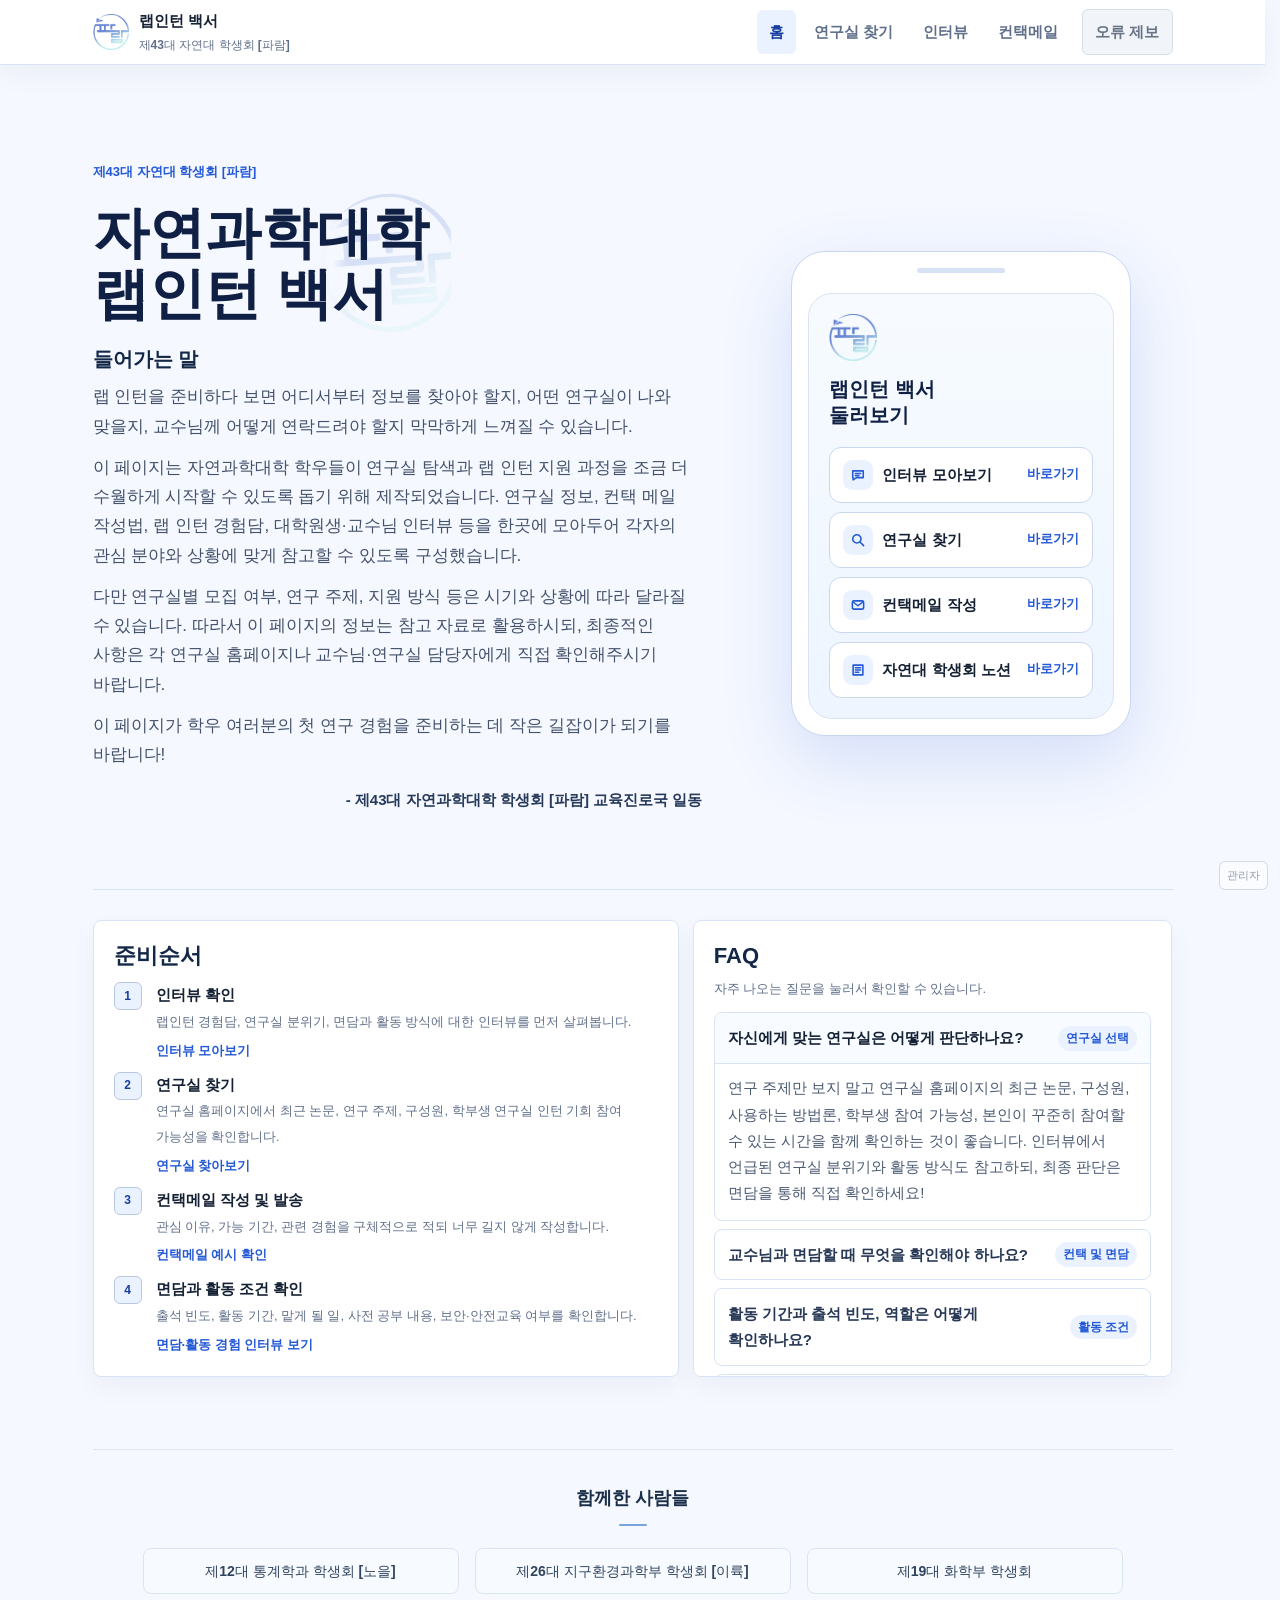
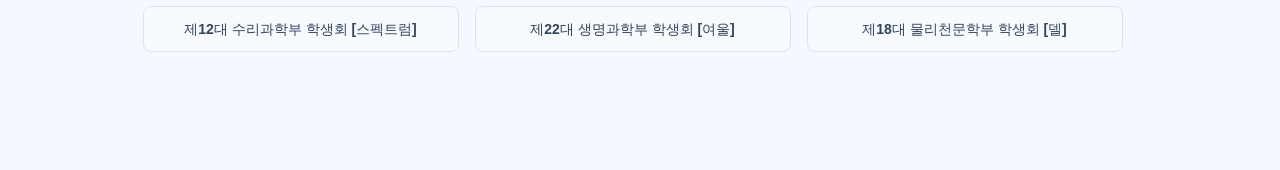
==== commit 0e718bbe: "검색 노출" ====
--- a/index.html
+++ b/index.html
@@ -3,7 +3,16 @@
   <head>
     <meta charset="UTF-8">
     <meta name="viewport" content="width=device-width, initial-scale=1.0">
-    <title>자연과학대학 랩인턴 백서</title>
+    <title>서울대 자연과학대학 랩인턴 백서</title>
+    <meta name="description" content="서울대학교 자연과학대학 랩인턴 안내서. 학부별 연구실 228곳의 연구분야와 랩인턴 인터뷰, 교수님 컨택 메일 작성법을 한 곳에서 확인하세요.">
+    <link rel="canonical" href="https://snu-cns-student-council.github.io/labinternbook/">
+    <meta property="og:type" content="website">
+    <meta property="og:site_name" content="자연과학대학 랩인턴 백서">
+    <meta property="og:title" content="서울대 자연과학대학 랩인턴 백서">
+    <meta property="og:description" content="자연대 연구실 228곳 정보와 랩인턴 인터뷰, 컨택 메일 가이드를 한 곳에서.">
+    <meta property="og:url" content="https://snu-cns-student-council.github.io/labinternbook/">
+    <meta property="og:image" content="https://snu-cns-student-council.github.io/labinternbook/logo.png">
+    <meta property="og:locale" content="ko_KR">
     <link rel="stylesheet" href="sigape.css">
     <link rel="icon" type="image/png" href="logo.png">
     <script src="site-config.js"></script>
--- a/sigape.css
+++ b/sigape.css
@@ -19,7 +19,17 @@
 }
 
 html {
-  scroll-behavior: smooth
+  scroll-behavior: smooth;
+  /* 검색·필터로 목록이 짧아져 세로 스크롤바가 사라져도
+     그 자리를 비워 둬서 화면이 좌우로 흔들리지 않게 한다. */
+  scrollbar-gutter: stable
+}
+
+/* scrollbar-gutter를 모르는 구형 브라우저용 대체 */
+@supports not (scrollbar-gutter: stable) {
+  html {
+    overflow-y: scroll
+  }
 }
 
 body {
